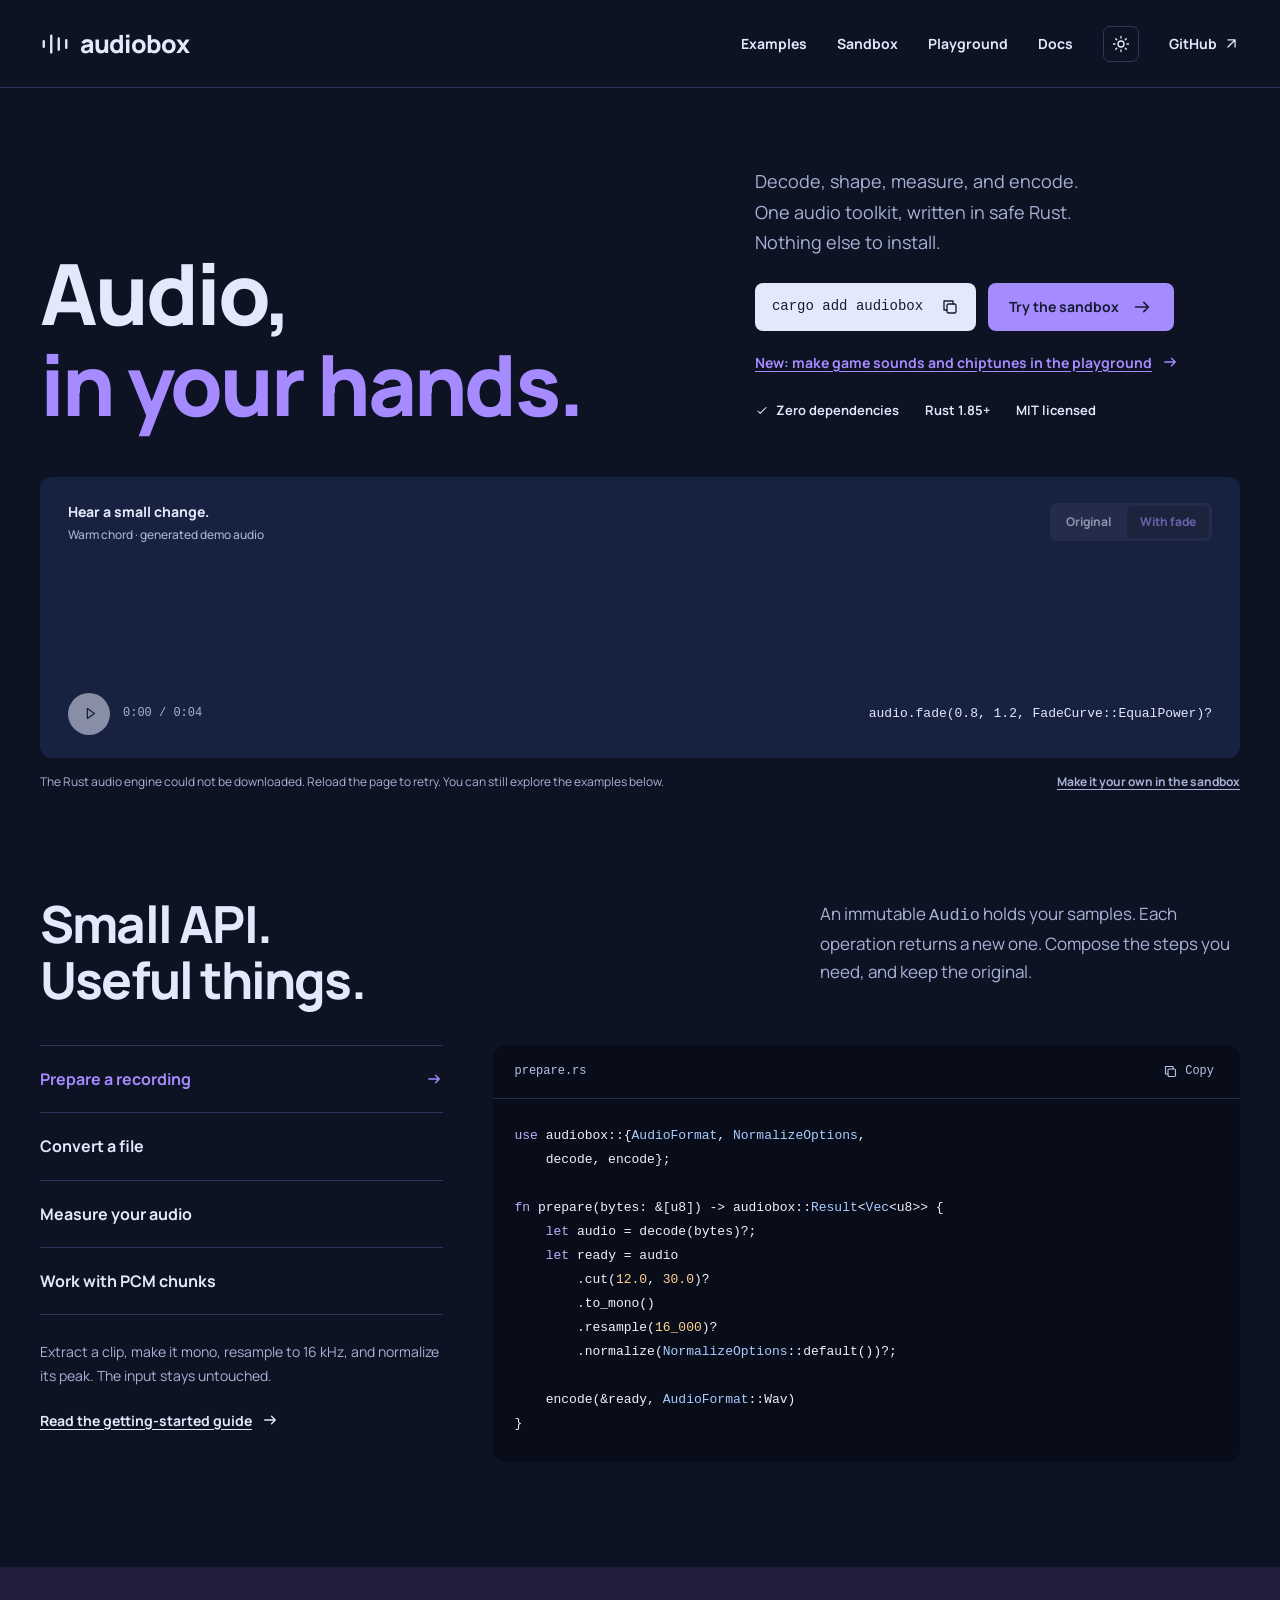
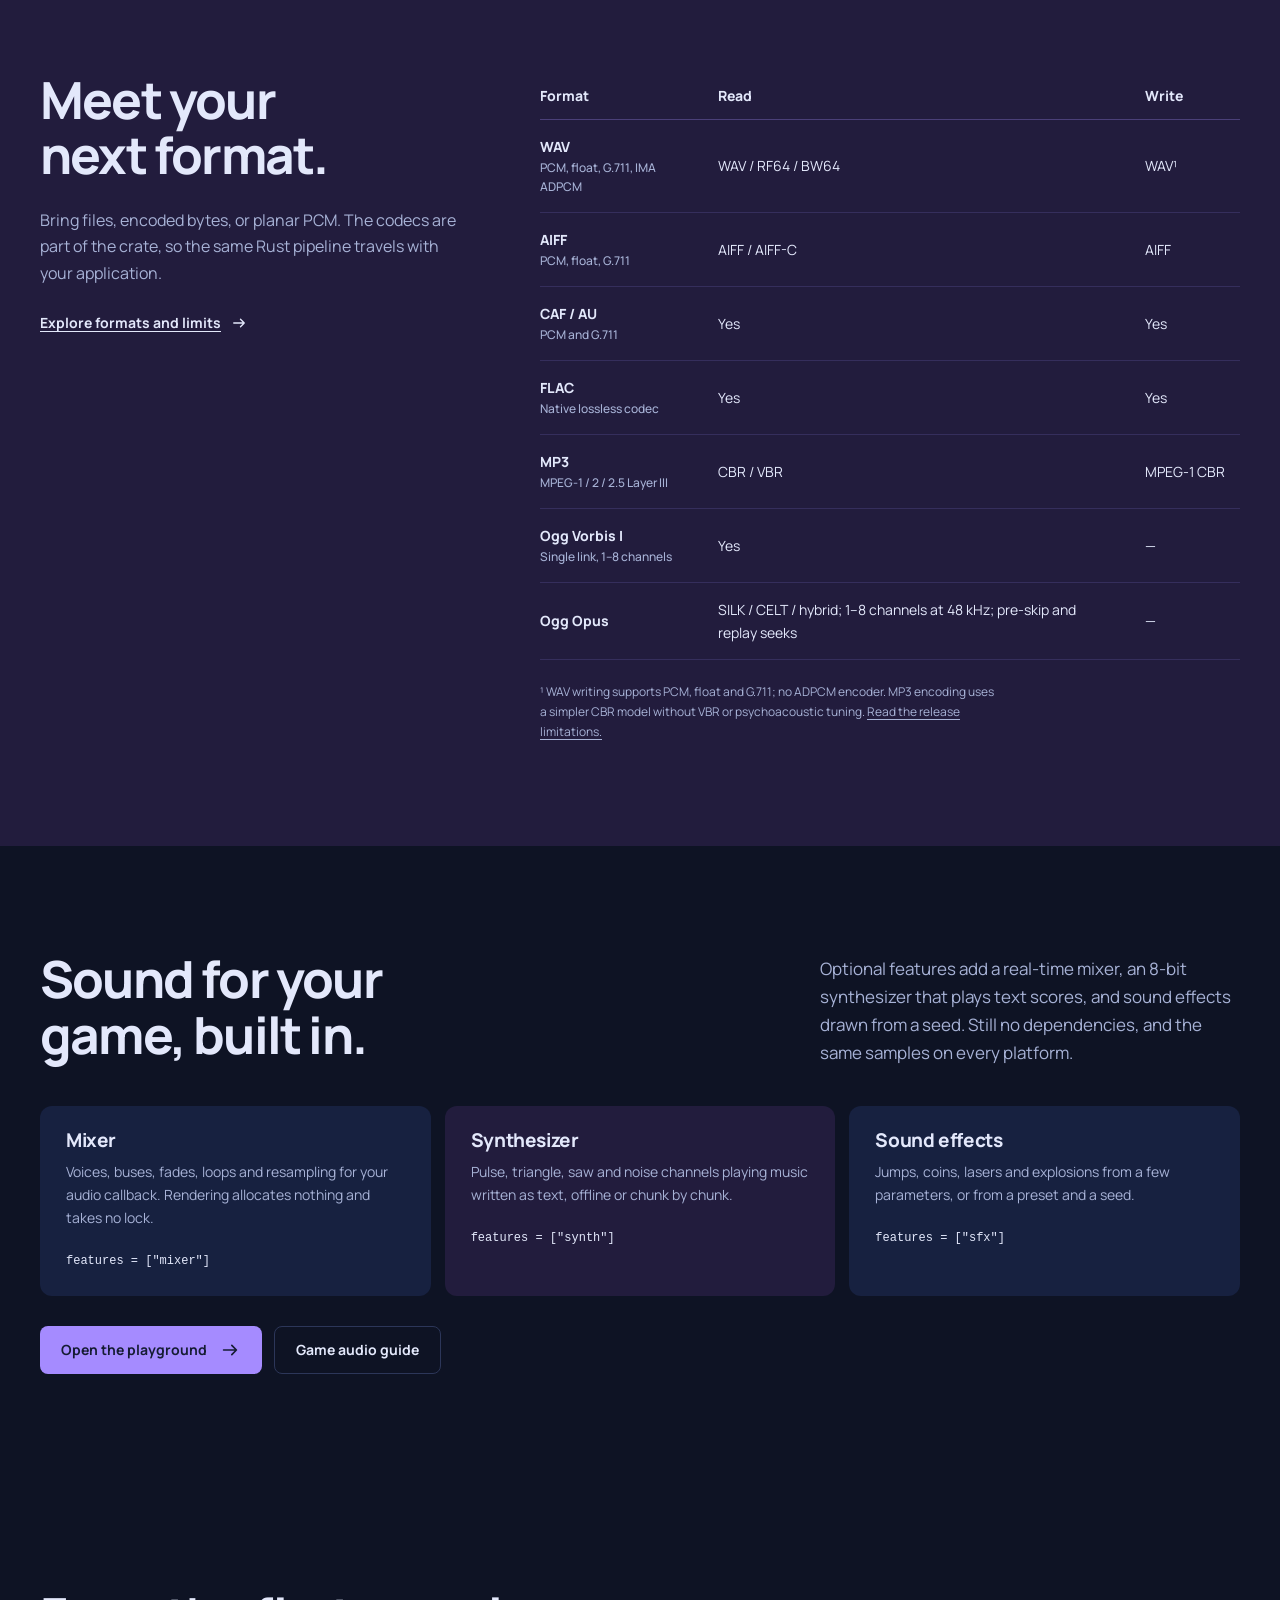
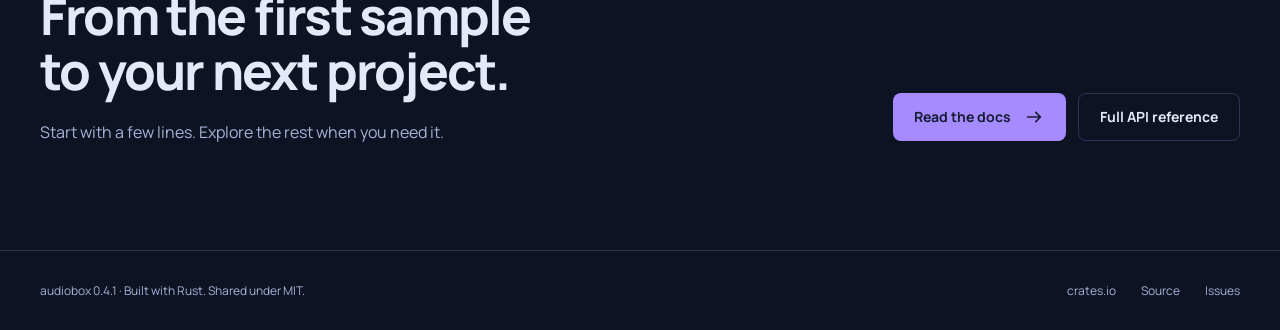
==== site/index.html @ 6596c120 "Merge pull request #115 from jmsansan/codex/ogg-opus-decoding Decode bounded Ogg Opus with SILK, CEL" ====
<!doctype html>
<html lang="en">
<head><meta charset="utf-8"><meta name="viewport" content="width=device-width, initial-scale=1"><title>audiobox — Audio, in your hands.</title><meta name="description" content="Decode, edit, analyze and encode audio in safe Rust. Zero dependencies. Try audiobox in your browser and explore practical examples and API documentation."><meta name="theme-color" content="#0e1324"><script>try{document.documentElement.dataset.theme=localStorage.getItem("audiobox-theme")||"dark"}catch(e){document.documentElement.dataset.theme="dark"}</script><link rel="icon" href="assets/favicon.svg" type="image/svg+xml"><link rel="stylesheet" href="assets/site.css"><link rel="preload" href="assets/manrope.ttf" as="font" type="font/ttf" crossorigin><script type="module" src="assets/home.js"></script></head>
<body>
<a class="skip" href="#main">Skip to content</a>
<header class="header"><nav class="nav wrap" aria-label="Main navigation"><a class="brand" href="./" aria-label="audiobox home"><svg viewBox="0 0 32 32" aria-hidden="true"><path d="M4 13v6m8-12v18m8-15v12m8-10v8"/></svg>audiobox</a><div class="nav-links"><a class="nav-examples" href="#examples">Examples</a><a href="sandbox.html">Sandbox</a><a href="playground.html">Playground</a><a href="docs/">Docs</a><button class="theme-toggle" id="theme-toggle" type="button" aria-label="Switch to light theme"><svg class="icon-sun" viewBox="0 0 24 24" aria-hidden="true"><circle cx="12" cy="12" r="4"/><path d="M12 2v2m0 16v2M4.9 4.9l1.4 1.4m11.4 11.4 1.4 1.4M2 12h2m16 0h2M4.9 19.1l1.4-1.4M17.7 6.3l1.4-1.4"/></svg><svg class="icon-moon" viewBox="0 0 24 24" aria-hidden="true"><path d="M20 14.5A8 8 0 0 1 9.5 4a8 8 0 1 0 10.5 10.5Z"/></svg></button><a class="repo" href="https://github.com/jmsansan/audiobox-rs">GitHub<svg viewBox="0 0 24 24" aria-hidden="true"><path d="M7 17 17 7M7 7h10v10"/></svg></a></div></nav></header>
<main id="main">
<section class="wrap" aria-labelledby="hero-title">
<div class="intro"><h1 id="hero-title">Audio,<br><span>in your hands.</span></h1><div class="intro-copy"><p>Decode, shape, measure, and encode.<br>One audio toolkit, written in safe Rust.<br>Nothing else to install.</p><div class="intro-actions"><button class="install" data-copy="cargo add audiobox" aria-label="Copy cargo add audiobox"><code>cargo add audiobox</code><svg viewBox="0 0 24 24" aria-hidden="true"><rect x="8" y="8" width="12" height="12" rx="2"/><path d="M16 8V4H4v12h4"/></svg></button><a class="button accent" href="sandbox.html">Try the sandbox<svg viewBox="0 0 24 24" aria-hidden="true"><path d="M5 12h14m-5-5 5 5-5 5"/></svg></a></div><a class="text-link hero-new" href="playground.html">New: make game sounds and chiptunes in the playground<svg viewBox="0 0 24 24" aria-hidden="true"><path d="M5 12h14m-5-5 5 5-5 5"/></svg></a><div class="proof-line"><span><svg viewBox="0 0 24 24" aria-hidden="true"><path d="m5 12 4 4L19 6"/></svg>Zero dependencies</span><span>Rust 1.85+</span><span>MIT licensed</span></div></div></div>
<div class="score" id="hero-demo" aria-busy="true"><div class="score-top"><div class="score-title">Hear a small change.<small>Warm chord · generated demo audio</small></div><div class="segmented" aria-label="Choose audio version"><button id="demo-original" aria-pressed="false" disabled>Original</button><button id="demo-faded" aria-pressed="true" disabled>With fade</button></div></div><div class="signal"><canvas id="hero-wave" role="img" aria-label="Waveform of the selected audio"></canvas><div class="playhead" id="hero-playhead"></div></div><div class="score-bottom"><div class="player"><button class="play-button" id="hero-play" aria-label="Play demo audio" disabled><svg viewBox="0 0 24 24" aria-hidden="true"><path d="m9 5 10 7-10 7Z"/></svg></button><span class="time" id="hero-time">0:00 / 0:04</span></div><code class="inline-code" id="hero-operation">audio.fade(0.8, 1.2, FadeCurve::EqualPower)?</code></div></div>
<div class="demo-note"><span id="hero-status" role="status">Loading the Rust audio engine…</span><a href="sandbox.html">Make it your own in the sandbox</a></div>
<noscript><p class="no-js">The live audio demo needs JavaScript. The examples and documentation below remain available.</p></noscript>
</section>
<section class="section wrap" id="examples" aria-labelledby="examples-title"><div class="section-intro"><h2 id="examples-title">Small API.<br>Useful things.</h2><p>An immutable <code>Audio</code> holds your samples. Each operation returns a new one. Compose the steps you need, and keep the original.</p></div><div class="example-area"><div><div class="example-tabs" role="tablist" aria-label="Rust examples" aria-orientation="vertical"><button class="example-tab" id="example-edit" role="tab" aria-selected="true" aria-controls="example-panel" data-example="edit">Prepare a recording<svg viewBox="0 0 24 24" aria-hidden="true"><path d="M5 12h14m-5-5 5 5-5 5"/></svg></button><button class="example-tab" id="example-convert" role="tab" aria-selected="false" aria-controls="example-panel" data-example="convert" tabindex="-1">Convert a file<svg viewBox="0 0 24 24" aria-hidden="true"><path d="M5 12h14m-5-5 5 5-5 5"/></svg></button><button class="example-tab" id="example-analyze" role="tab" aria-selected="false" aria-controls="example-panel" data-example="analyze" tabindex="-1">Measure your audio<svg viewBox="0 0 24 24" aria-hidden="true"><path d="M5 12h14m-5-5 5 5-5 5"/></svg></button><button class="example-tab" id="example-stream" role="tab" aria-selected="false" aria-controls="example-panel" data-example="stream" tabindex="-1">Work with PCM chunks<svg viewBox="0 0 24 24" aria-hidden="true"><path d="M5 12h14m-5-5 5 5-5 5"/></svg></button></div><p class="example-description" id="example-description">Extract a clip, make it mono, resample to 16 kHz, and normalize its peak. The input stays untouched.</p><a class="text-link" href="docs/#quick-start" style="margin-top:22px">Read the getting-started guide<svg viewBox="0 0 24 24" aria-hidden="true"><path d="M5 12h14m-5-5 5 5-5 5"/></svg></a></div><div class="code-panel" id="example-panel" role="tabpanel" aria-labelledby="example-edit"><div class="code-toolbar"><span id="example-file">prepare.rs</span><button class="copy-code" data-copy-target="example-code" aria-label="Copy Rust example"><svg viewBox="0 0 24 24" aria-hidden="true"><rect x="8" y="8" width="12" height="12" rx="2"/><path d="M16 8V4H4v12h4"/></svg>Copy</button></div><pre><code id="example-code">use audiobox::{AudioFormat, NormalizeOptions,
    decode, encode};

fn prepare(bytes: &amp;[u8]) -&gt; audiobox::Result&lt;Vec&lt;u8&gt;&gt; {
    let audio = decode(bytes)?;
    let ready = audio
        .cut(12.0, 30.0)?
        .to_mono()
        .resample(16_000)?
        .normalize(NormalizeOptions::default())?;

    encode(&amp;ready, AudioFormat::Wav)
}</code></pre></div></div></section>
<section class="section formats-field" aria-labelledby="formats-title"><div class="wrap formats-content"><div class="formats-copy"><h2 id="formats-title">Meet your<br>next format.</h2><p>Bring files, encoded bytes, or planar PCM. The codecs are part of the crate, so the same Rust pipeline travels with your application.</p><a class="text-link" href="docs/#formats">Explore formats and limits<svg viewBox="0 0 24 24" aria-hidden="true"><path d="M5 12h14m-5-5 5 5-5 5"/></svg></a></div><div><div class="table-scroll"><table><caption class="skip">Supported audio formats</caption><thead><tr><th>Format</th><th>Read</th><th>Write</th></tr></thead><tbody><tr><td>WAV<span class="format-detail">PCM, float, G.711, IMA ADPCM</span></td><td>WAV / RF64 / BW64</td><td>WAV¹</td></tr><tr><td>AIFF<span class="format-detail">PCM, float, G.711</span></td><td>AIFF / AIFF-C</td><td>AIFF</td></tr><tr><td>CAF / AU<span class="format-detail">PCM and G.711</span></td><td>Yes</td><td>Yes</td></tr><tr><td>FLAC<span class="format-detail">Native lossless codec</span></td><td>Yes</td><td>Yes</td></tr><tr><td>MP3<span class="format-detail">MPEG-1 / 2 / 2.5 Layer III</span></td><td>CBR / VBR</td><td>MPEG-1 CBR</td></tr><tr><td>Ogg Vorbis I<span class="format-detail">Single link, 1–8 channels</span></td><td>Yes</td><td>—</td></tr><tr><td>Ogg Opus</td><td>SILK / CELT / hybrid; 1–8 channels at 48 kHz; pre-skip and replay seeks</td><td>—</td></tr></tbody></table></div><p class="table-note">¹ WAV writing supports PCM, float and G.711; no ADPCM encoder. MP3 encoding uses a simpler CBR model without VBR or psychoacoustic tuning. <a href="docs/#limitations">Read the release limitations.</a></p></div></div></section>
<section class="section wrap" id="game-audio" aria-labelledby="game-title"><div class="section-intro"><h2 id="game-title">Sound for your<br>game, built in.</h2><p>Optional features add a real-time mixer, an 8-bit synthesizer that plays text scores, and sound effects drawn from a seed. Still no dependencies, and the same samples on every platform.</p></div><div class="game-grid"><article class="game-card"><h3>Mixer</h3><p>Voices, buses, fades, loops and resampling for your audio callback. Rendering allocates nothing and takes no lock.</p><code>features = ["mixer"]</code></article><article class="game-card"><h3>Synthesizer</h3><p>Pulse, triangle, saw and noise channels playing music written as text, offline or chunk by chunk.</p><code>features = ["synth"]</code></article><article class="game-card"><h3>Sound effects</h3><p>Jumps, coins, lasers and explosions from a few parameters, or from a preset and a seed.</p><code>features = ["sfx"]</code></article></div><div class="closing-actions"><a class="button accent" href="playground.html">Open the playground<svg viewBox="0 0 24 24" aria-hidden="true"><path d="M5 12h14m-5-5 5 5-5 5"/></svg></a><a class="button secondary" href="docs/#game-audio">Game audio guide</a></div></section><section class="section wrap"><div class="closing"><div><h2>From the first sample<br>to your next project.</h2><p>Start with a few lines. Explore the rest when you need it.</p></div><div class="closing-actions"><a class="button accent" href="docs/">Read the docs<svg viewBox="0 0 24 24" aria-hidden="true"><path d="M5 12h14m-5-5 5 5-5 5"/></svg></a><a class="button secondary" href="api/audiobox/">Full API reference</a></div></div></section>
</main>
<footer class="footer"><div class="wrap footer-row"><span>audiobox 0.4.1 · Built with Rust. Shared under MIT.</span><div class="footer-links"><a href="https://crates.io/crates/audiobox">crates.io</a><a href="https://github.com/jmsansan/audiobox-rs">Source</a><a href="https://github.com/jmsansan/audiobox-rs/issues">Issues</a></div></div></footer><div class="notice" role="status" aria-live="polite" id="notice"></div>
</body></html>
---- site/assets/site.css ----
@font-face{font-family:Manrope;src:url('./manrope.ttf') format('truetype');font-weight:200 800;font-style:normal;font-display:swap}
:root{--radius:12px;--mono:ui-monospace,SFMono-Regular,Consolas,monospace;font-family:Manrope,system-ui,sans-serif;color:var(--ink);background:var(--paper);font-synthesis:none;scroll-behavior:smooth;scrollbar-color:var(--muted) var(--paper)}:root,:root[data-theme=dark]{--paper:#0e1324;--ink:#e3e8fb;--muted:#a7b2d6;--accent:#a58bff;--accent-dark:#b49eff;--lavender:#221c3d;--blue:#172140;--rule:#2c3659;--white:#151c33;--code:#090d1a;--danger:#ff8197;--segment-bed:#232c4b;--table-head-rule:#4a3f78;--table-rule:#352e5c;--code-rule:#252e4c;--signal-grid:#3e4a74;color-scheme:dark}:root[data-theme=light]{--paper:#edf1fb;--ink:#202a50;--muted:#4e5c83;--accent:#6841cb;--accent-dark:#4e2ea1;--lavender:#e5dcfa;--blue:#dae4fb;--rule:#bac6e3;--white:#fafbff;--code:#18213e;--danger:#a32c42;--segment-bed:#c5d2f1;--table-head-rule:#b7a7d5;--table-rule:#c5b7df;--code-rule:#394464;--signal-grid:#9aa9d0;color-scheme:light}
*{box-sizing:border-box}body{margin:0;font-size:16px;line-height:1.65}::selection{background:var(--accent);color:var(--white)}a{color:inherit;text-underline-offset:.22em}button,input,select{font:inherit;color:inherit}button,a,input,select,summary{ -webkit-tap-highlight-color:transparent}button{cursor:pointer}button:disabled{cursor:wait;opacity:.55}input,select{accent-color:var(--accent);caret-color:var(--accent)}:focus-visible{outline:3px solid var(--accent);outline-offset:4px}h1,h2,h3,p{margin:0}h1,h2,h3{line-height:1.08;letter-spacing:-.035em;text-wrap:balance}h1{font-size:clamp(3.4rem,6.6vw,6rem);font-weight:800}h2{font-size:clamp(2.15rem,4vw,3.6rem);font-weight:750}h3{font-size:1.35rem;font-weight:750}p{max-width:70ch}svg{width:22px;height:22px;fill:none;stroke:currentColor;stroke-width:1.8;stroke-linecap:round;stroke-linejoin:round;flex-shrink:0}button svg{pointer-events:none}.wrap{width:min(1200px,calc(100% - 80px));margin-inline:auto}.skip{position:fixed;top:-60px;left:20px;z-index:100;background:var(--ink);color:var(--white);padding:10px 20px}.skip:focus{top:10px}.header{height:88px;border-bottom:1px solid var(--rule)}.nav{display:flex;align-items:center;justify-content:space-between;height:100%;gap:24px}.brand{display:flex;align-items:center;gap:10px;font-size:25px;font-weight:800;letter-spacing:-.035em;text-decoration:none}.brand svg{width:30px;height:30px;stroke-width:2.5}.nav-links{display:flex;align-items:center;gap:30px;font-size:14px;font-weight:700}.nav-links a{text-decoration:none;white-space:nowrap}.nav-links a:hover,.nav-links a[aria-current=page]{color:var(--accent)}.nav-links .repo{display:flex;gap:6px;align-items:center}.nav-links .repo svg{width:17px;height:17px}.button{display:inline-flex;align-items:center;justify-content:center;gap:12px;border:0;border-radius:8px;padding:13px 21px;text-decoration:none;font-weight:700;font-size:14px;line-height:1.4;background:var(--ink);color:var(--white);transition:background .18s ease,transform .18s ease}.button:hover{background:var(--accent-dark);transform:translateY(-1px)}.button.accent{background:var(--accent)}.button.accent:hover{background:var(--accent-dark)}.button.secondary{background:transparent;color:var(--ink);border:1px solid var(--rule)}.button.secondary:hover{background:var(--blue)}.button.small{padding:9px 15px;font-size:13px}.text-link{display:inline-flex;align-items:center;gap:9px;font-weight:700;font-size:14px}.text-link svg{width:18px;height:18px}.intro{display:grid;grid-template-columns:1.35fr 1fr;gap:60px;align-items:end;padding:78px 0 47px}.intro h1 span{color:var(--accent)}.intro-copy{padding-bottom:8px}.intro-copy p{font-size:18px;line-height:1.7;max-width:39ch;color:var(--muted)}.intro-actions{display:flex;gap:12px;margin-top:25px;flex-wrap:wrap}.install{display:flex;align-items:center;gap:18px;background:var(--ink);color:var(--white);padding:12px 17px;border-radius:8px;font-family:var(--mono);font-size:14px;border:0;cursor:pointer;white-space:nowrap}.install svg{width:18px;height:18px}.proof-line{display:flex;gap:26px;flex-wrap:wrap;padding-top:25px;font-size:13px;font-weight:650}.proof-line span{display:flex;align-items:center;gap:7px}.proof-line svg{width:14px;height:14px}.score{background:var(--blue);border-radius:var(--radius);overflow:hidden}.score-top{display:flex;align-items:center;justify-content:space-between;gap:20px;padding:23px 28px 4px}.score-title{font-size:14px;font-weight:750}.score-title small{display:block;font-weight:500;color:var(--muted);font-size:12px;margin-top:2px}.segmented{display:flex;gap:3px;padding:3px;background:var(--segment-bed);border-radius:7px}.segmented button{padding:6px 13px;border:0;background:transparent;font-size:12px;font-weight:750;border-radius:5px}.segmented button[aria-pressed=true]{background:var(--white);color:var(--accent)}.signal{position:relative;height:144px;margin:0 28px;overflow:hidden}.signal canvas{height:100%;width:100%;display:block}.playhead{position:absolute;inset:18px auto 18px 0;width:1px;background:var(--ink);pointer-events:none;opacity:0}.playhead.playing{opacity:1}.score-bottom{display:flex;align-items:center;justify-content:space-between;gap:20px;padding:0 28px 23px}.player{display:flex;align-items:center;gap:13px}.play-button{width:42px;height:42px;display:grid;place-items:center;padding:0;background:var(--ink);color:var(--white);border:0;border-radius:50%}.play-button:hover{background:var(--accent)}.play-button svg{width:17px;height:17px}.time{font-family:var(--mono);font-size:12px;color:var(--muted);font-variant-numeric:tabular-nums}.inline-code{font-family:var(--mono);font-size:13px;color:var(--ink)}.demo-note{padding:14px 0 0;font-size:12px;color:var(--muted);display:flex;justify-content:space-between;gap:18px}.demo-note a{font-weight:700}.section{padding:105px 0}.section-intro{display:flex;align-items:start;justify-content:space-between;gap:60px;margin-bottom:38px}.section-intro h2{max-width:14ch}.section-intro p{font-size:17px;color:var(--muted);max-width:42ch;padding-top:4px}.example-area{display:grid;grid-template-columns:.7fr 1.3fr;gap:50px;align-items:start}.example-tabs{display:flex;flex-direction:column;gap:0;border-top:1px solid var(--rule)}.example-tab{display:flex;align-items:center;justify-content:space-between;text-align:left;padding:20px 0;background:transparent;border:0;border-bottom:1px solid var(--rule);font-weight:700}.example-tab svg{width:18px;height:18px;opacity:0}.example-tab[aria-selected=true]{color:var(--accent)}.example-tab[aria-selected=true] svg{opacity:1}.example-tab:hover{color:var(--accent)}.example-description{font-size:14px;color:var(--muted);margin-top:25px}.code-panel{background:var(--code);color:#eef1ff;border-radius:var(--radius);overflow:hidden;min-width:0}.code-toolbar{display:flex;align-items:center;justify-content:space-between;padding:15px 22px;border-bottom:1px solid var(--code-rule);font:12px var(--mono);color:#b6c3e5}.copy-code{border:0;background:transparent;color:inherit;display:flex;align-items:center;gap:7px;font:inherit;padding:4px}.copy-code:hover{color:white}.copy-code svg{width:15px;height:15px}pre{margin:0;overflow:auto;padding:25px 22px;font:13px/1.85 var(--mono);tab-size:4}code{font-family:var(--mono)}.tok-keyword{color:#bfafff}.tok-string{color:#acd9be}.tok-comment{color:#a4b0d0}.tok-number{color:#ffd391}.tok-type{color:#a8ccff}.code-panel pre{min-height:260px}.formats-field{background:var(--lavender)}.formats-content{display:grid;grid-template-columns:.75fr 1.25fr;gap:80px}.formats-copy h2{max-width:10ch}.formats-copy p{color:var(--muted);font-size:16px;margin-top:25px}.formats-copy .text-link{margin-top:25px}.table-scroll{overflow:auto}table{width:100%;border-collapse:collapse;text-align:left;font-size:14px}th{font-weight:750;padding:12px 15px;border-bottom:1px solid var(--table-head-rule)}td{padding:15px;border-bottom:1px solid var(--table-rule)}th:first-child,td:first-child{padding-left:0}td:first-child{font-weight:750}.format-detail{font-size:12px;color:var(--muted);font-weight:500;display:block}td:last-child{white-space:nowrap}.table-note{font-size:12px;color:var(--muted);margin-top:22px;max-width:66ch}.closing{display:flex;justify-content:space-between;gap:40px;align-items:end}.closing h2{max-width:15ch}.closing p{margin-top:20px;color:var(--muted)}.closing-actions{display:flex;gap:12px;flex-wrap:wrap;padding-bottom:4px}.footer{border-top:1px solid var(--rule);padding:30px 0;font-size:12px;color:var(--muted)}.footer-row{display:flex;justify-content:space-between;align-items:center;gap:30px}.footer-links{display:flex;gap:25px}.footer-links a{text-decoration:none}.status{font-size:12px;color:var(--muted);min-height:22px}.status.error{color:var(--danger);font-weight:700}.notice{position:fixed;bottom:25px;left:50%;transform:translateX(-50%);z-index:20;padding:10px 20px;background:var(--ink);color:var(--white);border-radius:8px;font-size:13px;max-width:calc(100% - 40px)}.notice:empty{display:none}
/* The working audio surface. */
.page-heading{padding:58px 0 35px;display:flex;justify-content:space-between;align-items:end;gap:35px}.page-heading h1{font-size:clamp(2.6rem,5vw,4.3rem)}.page-heading p{color:var(--muted);font-size:16px;max-width:45ch;margin-top:15px}.page-heading .text-link{padding-bottom:5px}.sandbox-layout{display:grid;grid-template-columns:minmax(0,1fr) 300px;gap:30px;align-items:start;padding-bottom:65px}.sandbox-main{min-width:0}.source-row{display:flex;gap:12px;align-items:center;padding-bottom:18px;flex-wrap:wrap}.source-row label{font-size:13px;font-weight:700}.source-row select{width:185px}.file-label{display:inline-flex;align-items:center;gap:8px;cursor:pointer;padding:9px 14px;border:1px solid var(--rule);border-radius:7px;font-size:13px;font-weight:700;position:relative}.file-label:hover{background:var(--blue)}.file-label input{position:absolute;inset:0;opacity:0;width:100%;cursor:pointer}.file-label:focus-within{outline:3px solid var(--accent);outline-offset:3px}select,input[type=number]{border:1px solid var(--rule);background:var(--white);border-radius:6px;padding:8px 10px;min-width:0;font-size:13px}.audio-lane{border-radius:var(--radius);background:var(--blue);padding:20px 24px;margin-bottom:14px}.audio-lane.output{background:var(--lavender)}.lane-top{display:flex;justify-content:space-between;align-items:center;gap:12px;font-size:13px;font-weight:750}.lane-meta{font:12px var(--mono);color:var(--muted);font-variant-numeric:tabular-nums}.audio-lane .signal{height:110px;margin:8px 0 0}.lane-bottom{display:flex;align-items:center;justify-content:space-between;gap:20px}.audio-lane .play-button{width:35px;height:35px}.measurements{display:flex;gap:17px;font:12px var(--mono);color:var(--muted)}.measurements .clipped{color:var(--danger)}.export-row{display:flex;justify-content:space-between;align-items:center;gap:15px;flex-wrap:wrap;margin-top:20px}.export-actions{display:flex;gap:9px;align-items:center}.limits{font-size:12px;color:var(--muted);margin-top:17px}.controls{border-top:1px solid var(--rule);padding-top:18px}.controls-head{display:flex;justify-content:space-between;align-items:center;margin-bottom:15px}.controls h2{font-size:19px;letter-spacing:-.02em}.reset{background:transparent;border:0;padding:0;color:var(--accent);font-size:12px;font-weight:750}.control{padding:13px 0;border-bottom:1px solid var(--rule)}.control label,.control .control-label{display:flex;justify-content:space-between;align-items:center;gap:12px;font-size:13px;font-weight:650}.control output{font:12px var(--mono);color:var(--muted)}input[type=range]{display:block;width:100%;margin:13px 0 3px;cursor:pointer}.control select{width:100%;margin-top:10px}.paired-inputs{display:grid;grid-template-columns:1fr 1fr;gap:12px;margin-top:12px}.paired-inputs label{font-size:12px;color:var(--muted);display:block}.paired-inputs input{width:100%;margin-top:4px}.checks{padding:17px 0;display:flex;flex-direction:column;gap:11px}.checks label{display:flex;align-items:center;gap:10px;font-size:13px}.checks input{width:16px;height:16px;margin:0}.apply{width:100%;margin-top:10px}.rust-output{margin-top:25px}.rust-output .code-panel pre{min-height:0}.drag-target.dragging{outline:3px dashed var(--accent);outline-offset:8px}.sandbox-hint{font-size:12px;color:var(--muted);margin:8px 0 18px}.no-js{background:var(--lavender);padding:20px;border-radius:8px;margin:20px 0}
/* Long-form API guide. */
.docs-layout{display:grid;grid-template-columns:200px minmax(0,1fr);gap:70px;padding:55px 0 100px}.docs-sidebar{position:sticky;top:25px;align-self:start}.docs-sidebar strong{display:block;font-size:14px;margin-bottom:14px}.docs-sidebar a{display:block;text-decoration:none;font-size:13px;padding:7px 0;color:var(--muted)}.docs-sidebar a:hover{color:var(--accent)}.docs-sidebar .reference-link{border-top:1px solid var(--rule);margin-top:15px;padding-top:17px;font-weight:750;color:var(--accent)}.docs-main{min-width:0;max-width:830px}.docs-main h1{font-size:clamp(2.6rem,5vw,4.2rem);margin-bottom:20px}.docs-lead{font-size:18px;color:var(--muted);max-width:60ch}.docs-section{padding-top:65px;scroll-margin-top:30px}.docs-section h2{font-size:32px;margin-bottom:23px}.docs-section h3{font-size:21px;margin-top:32px;margin-bottom:14px}.docs-section p{font-size:15px;color:var(--muted);margin:14px 0;max-width:70ch}.docs-section li{font-size:14px;color:var(--muted);margin:8px 0}.docs-section ul{padding-left:22px}.docs-section p code,.docs-section li code,.api-table code{font-size:.88em;background:var(--blue);color:var(--ink);padding:2px 4px;border-radius:3px}.docs-section .code-panel{margin:21px 0}.docs-section .code-panel pre{min-height:0}.docs-section .table-scroll{margin:22px 0}.docs-section table td,.docs-section table th{border-color:var(--rule);vertical-align:top}.docs-section table td:last-child{white-space:normal;color:var(--muted)}.docs-section .callout{background:var(--lavender);padding:18px 22px;border-radius:8px;margin:23px 0;font-size:14px;color:var(--ink)}.docs-search{width:100%;border:1px solid var(--rule);border-radius:7px;background:var(--white);padding:9px 10px;font-size:12px;margin-bottom:17px}.docs-mobile-nav{display:none}.api-table td{font-size:13px}.api-table td:first-child{font-weight:500;min-width:170px}.docs-section .table-note{font-size:12px}.method-links{display:flex;flex-wrap:wrap;gap:9px;margin-top:20px}.method-links a{font:12px var(--mono);border:1px solid var(--rule);padding:6px 9px;border-radius:5px;text-decoration:none}.method-links a:hover{background:var(--blue)}[hidden]{display:none!important}
@media(min-width:1550px){.wrap{width:min(1300px,calc(100% - 120px))}.intro{padding-top:90px}}
@media(max-width:1000px){.wrap{width:calc(100% - 48px)}.intro{gap:35px;grid-template-columns:1.2fr 1fr}.intro h1{font-size:4.8rem}.intro-copy p{font-size:16px}.intro-actions{gap:9px}.button{padding:12px 16px}.formats-content{gap:40px}.example-area{gap:30px}.sandbox-layout{grid-template-columns:minmax(0,1fr) 260px;gap:22px}.docs-layout{grid-template-columns:170px minmax(0,1fr);gap:40px}.measurements{gap:10px;font-size:12px}}
@media(max-width:720px){.wrap{width:calc(100% - 36px)}.header{height:75px}.brand{font-size:22px}.brand svg{width:25px}.nav-links{gap:17px;font-size:12px}.nav-links .repo{display:none}.intro{grid-template-columns:1fr;gap:27px;padding:47px 0 31px}.intro h1{font-size:clamp(3.5rem,12vw,5.2rem)}.intro-copy p{font-size:17px;max-width:39ch}.intro-actions{margin-top:19px}.proof-line{gap:18px;padding-top:19px;font-size:12px}.score-top{padding:20px 18px 5px;gap:10px}.score-title{font-size:12px}.score-title small{font-size:12px}.segmented button{font-size:12px;padding:6px 9px}.signal{height:126px;margin:0 18px}.score-bottom{padding:0 18px 19px;gap:12px;flex-wrap:wrap}.inline-code{font-size:12px}.play-button{width:36px;height:36px}.demo-note{font-size:12px;flex-wrap:wrap;gap:5px}.section{padding:70px 0}.section-intro{flex-direction:column;gap:20px;margin-bottom:25px}.section-intro h2{max-width:18ch}.section-intro p{font-size:15px;max-width:47ch}.example-area{grid-template-columns:1fr;gap:25px}.example-tabs{flex-direction:row;overflow:auto;border-top:0;gap:15px}.example-tab{white-space:nowrap;gap:6px;padding:12px 0;font-size:12px}.example-tab svg{display:none}.example-description{margin-top:14px;font-size:13px}.code-panel pre{font-size:12px;padding:20px 17px}.code-toolbar{padding:13px 17px}.formats-content{grid-template-columns:1fr;gap:30px}.formats-copy h2{max-width:17ch}.formats-copy p{margin-top:18px;font-size:15px}.formats-copy .text-link{margin-top:18px}table{font-size:12px}th,td{padding:13px 9px}.format-detail{font-size:12px}.table-note{font-size:12px}.closing{flex-direction:column;align-items:start;gap:28px}.closing h2{max-width:17ch}.footer-row{flex-direction:column;align-items:start;gap:16px}.footer-links{gap:24px}.page-heading{padding-top:42px;align-items:start;flex-direction:column;gap:18px}.page-heading h1{font-size:2.9rem}.page-heading p{font-size:15px}.sandbox-layout{grid-template-columns:1fr;gap:30px}.source-row{gap:9px}.source-row select{width:165px}.audio-lane{padding:18px}.lane-meta{font-size:12px}.measurements{font-size:12px;gap:10px}.controls{display:grid;grid-template-columns:1fr 1fr;gap:0 20px}.controls-head,.checks,.apply{grid-column:1/-1}.checks{flex-direction:row;flex-wrap:wrap;gap:16px}.checks label{font-size:12px}.control label,.control .control-label{font-size:12px}.controls .control:last-of-type{grid-column:1/-1}.controls .apply{margin-top:18px}.export-row{align-items:start}.limits{font-size:12px}.docs-layout{display:block;padding-top:35px}.docs-sidebar{position:static;margin-bottom:38px}.docs-sidebar strong{display:none}.docs-sidebar nav{display:flex;gap:15px;flex-wrap:wrap}.docs-sidebar nav a{font-size:12px;padding:0}.docs-sidebar .reference-link{border:0;margin:0;padding:0}.docs-search{max-width:100%;margin-bottom:15px}.docs-section{padding-top:48px}.docs-main h1{font-size:3.1rem}.docs-lead{font-size:16px}.docs-section h2{font-size:28px}.docs-section p{font-size:14px}.api-table td:first-child{min-width:145px}.docs-section .callout{padding:16px;font-size:13px}}
@media(prefers-reduced-motion:reduce){:root{scroll-behavior:auto}*,*::before,*::after{animation:none!important;transition:none!important}.playhead{display:none}}

/* Preserve intrinsic widths inside the responsive score and reading grids. */
.example-area>*,.formats-content>*,.section-intro>*{min-width:0}
.example-area{grid-template-columns:minmax(0,.7fr) minmax(0,1.3fr)}
.time{white-space:nowrap;flex-shrink:0}.measurements span{white-space:nowrap}
.rust-output{grid-column:1/-1;margin-top:0}
.table-hint{display:none}
@media(max-width:720px){
  .example-area{grid-template-columns:minmax(0,1fr)}
  .lane-bottom{flex-wrap:wrap;gap:12px}.measurements{flex-wrap:wrap}
  .api-table,.api-table tbody,.api-table tr,.api-table td{display:block;width:100%}
  .api-table thead{position:absolute;width:1px;height:1px;padding:0;overflow:hidden;clip:rect(0,0,0,0);white-space:nowrap}
  .api-table tr{border-bottom:1px solid var(--rule)}
  .docs-section .api-table td{border:0;padding:0 0 15px;font-size:14px}
  .docs-section .api-table td:first-child{min-width:0;padding:15px 0 6px;overflow-wrap:anywhere}
  .docs-section table:not(.api-table){min-width:600px}
  .docs-section .table-hint{display:block;font-size:12px;margin-top:-10px}
}

.rust-output{min-width:0}.segmented{flex-shrink:0}.segmented button{white-space:nowrap}

/* Theme toggle. */
.theme-toggle{display:grid;place-items:center;width:36px;height:36px;padding:0;border:1px solid var(--rule);border-radius:7px;background:transparent;color:var(--ink);transition:background .18s ease}
.theme-toggle:hover{background:var(--blue)}
.theme-toggle svg{width:18px;height:18px}
:root[data-theme=light] .theme-toggle .icon-sun,:root:not([data-theme=light]) .theme-toggle .icon-moon{display:none}

/* Sound-effect and chiptune playground. */
.play-section{padding:10px 0 70px}
.play-section+.play-section{border-top:1px solid var(--rule);padding-top:60px}
.play-section>header{display:flex;justify-content:space-between;align-items:end;gap:30px;margin-bottom:28px}
.play-section>header h2{font-size:clamp(1.9rem,3.2vw,2.7rem)}
.play-section>header p{color:var(--muted);font-size:15px;max-width:52ch;margin-top:12px}
.preset-row{display:flex;flex-wrap:wrap;gap:8px;margin-bottom:14px}
.preset[aria-pressed=true]{border-color:var(--accent);color:var(--accent)}
.seed-row{display:flex;align-items:center;gap:10px;flex-wrap:wrap;margin-bottom:18px;font-size:13px;font-weight:700}
.seed-row input{width:110px}
.seed-row .hint{font-weight:500;color:var(--muted);font-size:12px}
.control-group h3{font-size:12px;font-weight:750;letter-spacing:.04em;text-transform:uppercase;color:var(--muted);padding-top:18px}
.control-group:first-of-type h3{padding-top:4px}
.text-editor{display:block;width:100%;min-height:150px;resize:vertical;border:0;margin:0;background:var(--code);color:#eef1ff;font:13px/1.85 var(--mono);padding:20px 22px;tab-size:4;caret-color:#bfafff}
.text-editor:focus-visible{outline:3px solid var(--accent);outline-offset:-3px}
.score-editor{min-height:360px}
.editor-actions{display:flex;gap:9px;align-items:center;flex-wrap:wrap;margin-top:14px}
.play-columns{display:grid;grid-template-columns:minmax(0,1fr) 300px;gap:30px;align-items:start}
.code-stack{display:grid;gap:14px;margin-top:20px}
.cheats{display:grid;grid-template-columns:auto 1fr;gap:6px 14px;font-size:12px;color:var(--muted);margin-top:10px}
.cheats code{color:var(--ink);font-size:12px;white-space:nowrap}
@media(max-width:1000px){.play-columns{grid-template-columns:minmax(0,1fr) 260px}}
@media(max-width:720px){.play-columns{grid-template-columns:1fr}.play-section>header{flex-direction:column;align-items:start}.theme-toggle{width:32px;height:32px}}
.checks-inline{display:flex;align-items:center;gap:7px}
.checks-inline input{margin:0}
.lane-gap{margin-top:18px}
.rust-after{margin-top:20px}
.game-grid{display:grid;grid-template-columns:repeat(3,minmax(0,1fr));gap:14px;margin-bottom:30px}
.game-card{background:var(--blue);border-radius:var(--radius);padding:24px 26px}
.game-card:nth-child(2){background:var(--lavender)}
.game-card h3{font-size:19px;letter-spacing:-.02em}
.game-card p{color:var(--muted);font-size:14px;margin:10px 0 16px}
.game-card code{font-size:12px;color:var(--ink)}
@media(max-width:720px){.game-grid{grid-template-columns:1fr}}
@media(max-width:720px){.nav-links{gap:13px}.nav-links .nav-examples{display:none}.brand{font-size:20px}.nav{gap:14px}}
@media(max-width:370px){.nav-links{gap:10px}.brand svg{display:none}}
@media(max-width:720px){.play-columns #sliders{grid-column:1/-1}.play-columns .control-group{display:grid;grid-template-columns:minmax(0,1fr) minmax(0,1fr);gap:0 20px}.play-columns .control-group h3{grid-column:1/-1}.play-columns .control label{flex-wrap:wrap;gap:2px 8px}}
@media(max-width:720px){.play-columns .control-group .control:last-of-type{grid-column:auto}}
.hero-new{margin-top:20px;color:var(--accent)}
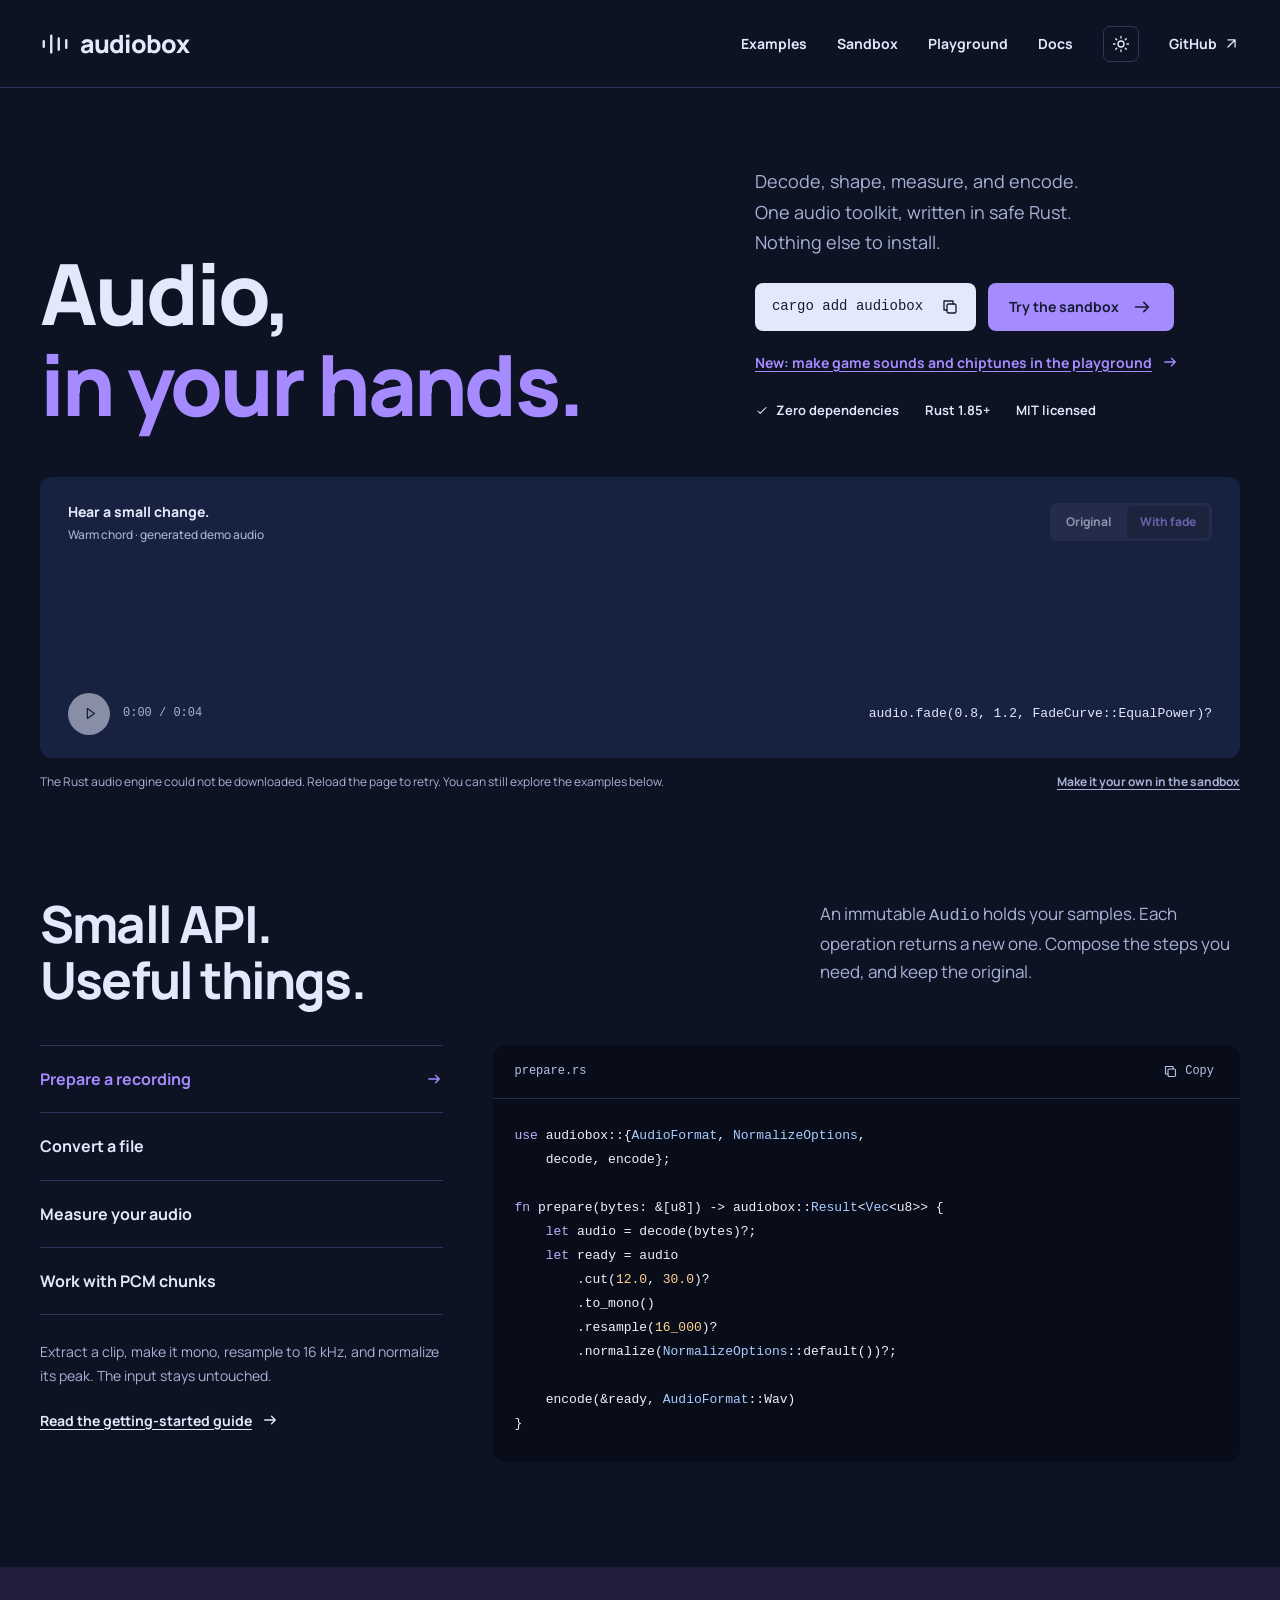
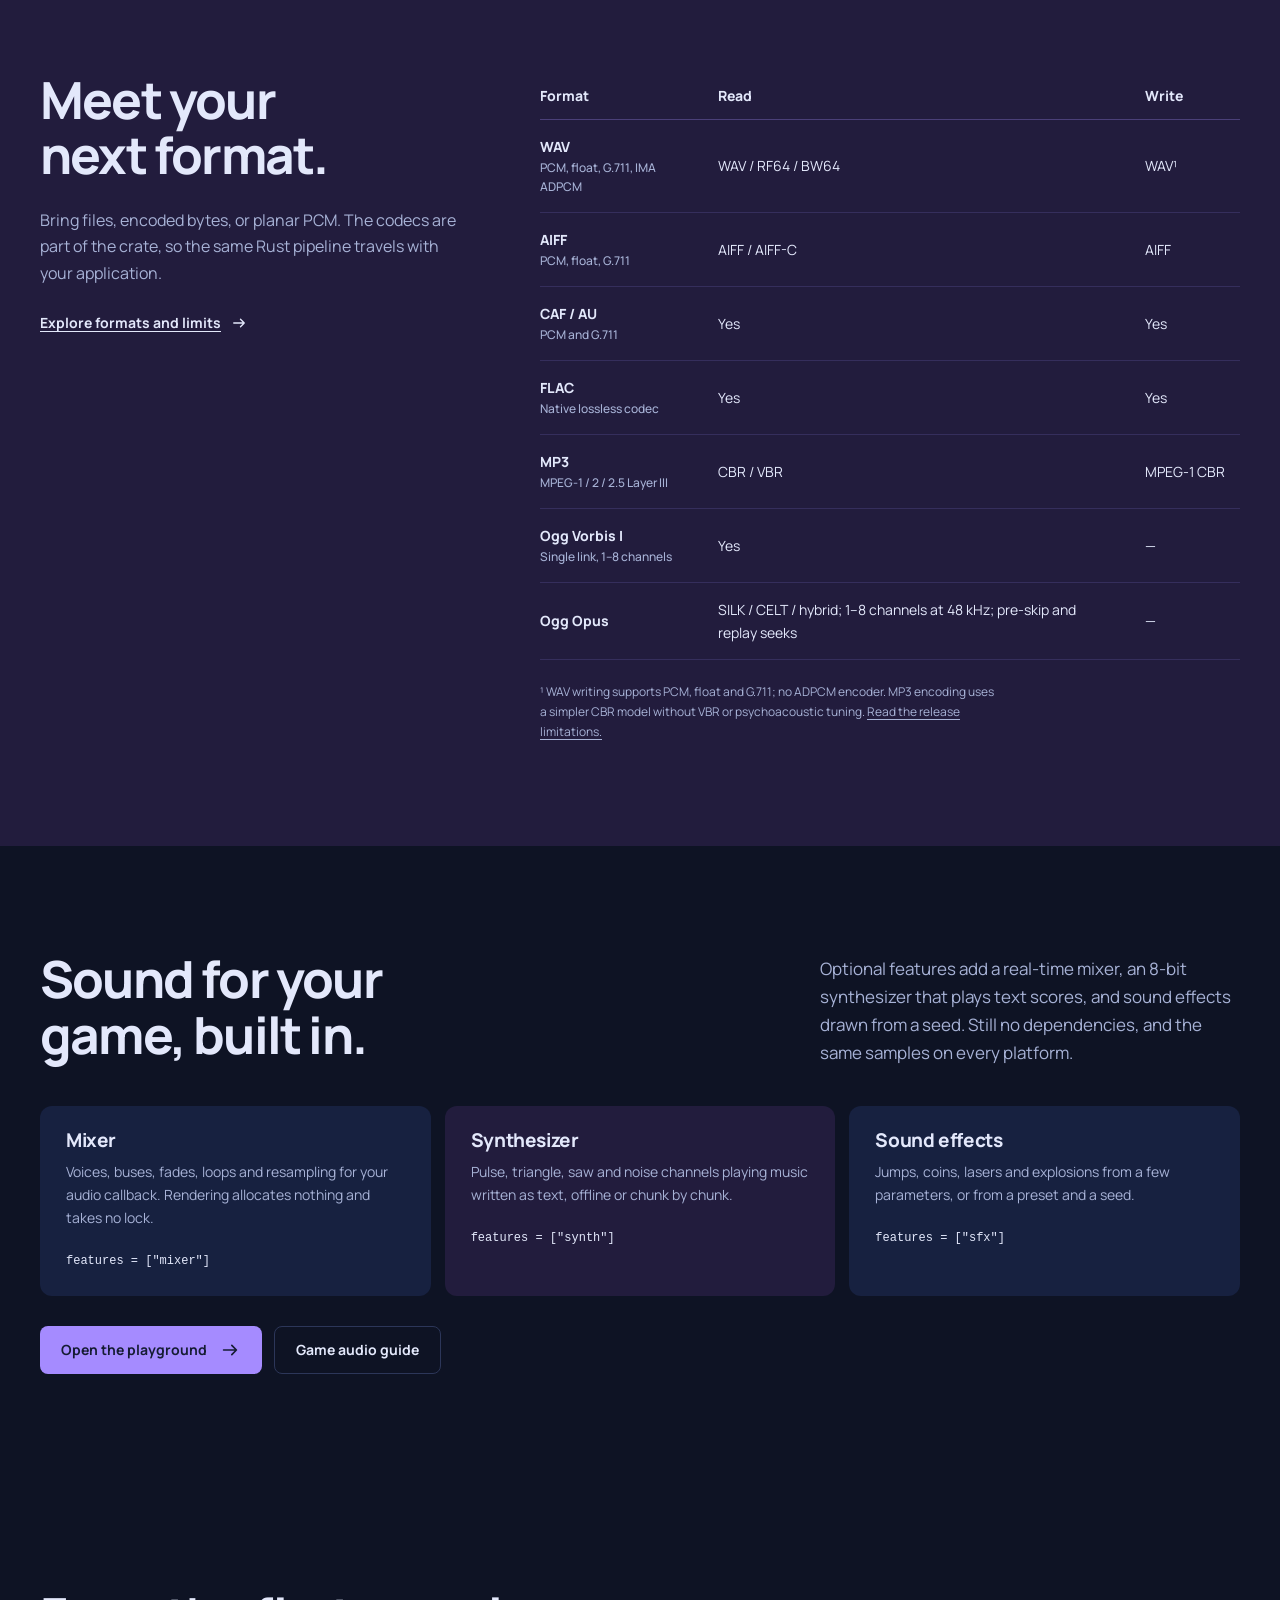
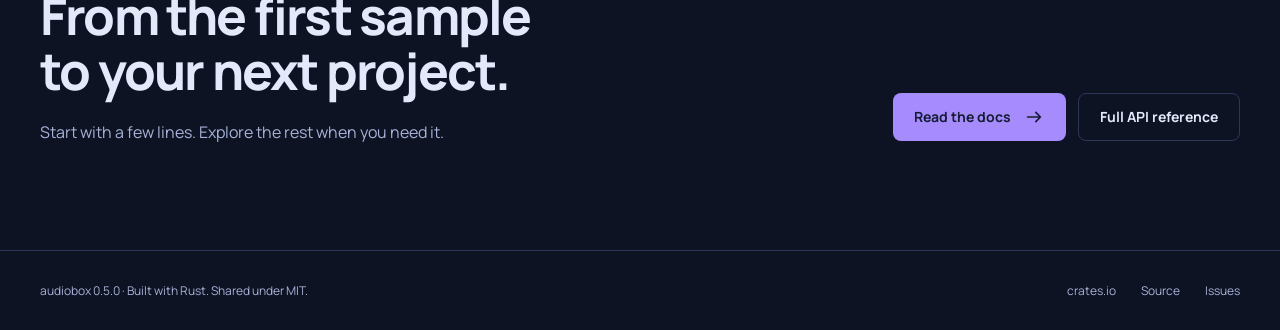
==== commit 18ff7b44: "Merge pull request #116 from jmsansan/codex/release-0.5 Prepare audiobox 0.5.0 for publication" ====
--- a/site/index.html
+++ b/site/index.html
@@ -27,5 +27,5 @@
 <section class="section formats-field" aria-labelledby="formats-title"><div class="wrap formats-content"><div class="formats-copy"><h2 id="formats-title">Meet your<br>next format.</h2><p>Bring files, encoded bytes, or planar PCM. The codecs are part of the crate, so the same Rust pipeline travels with your application.</p><a class="text-link" href="docs/#formats">Explore formats and limits<svg viewBox="0 0 24 24" aria-hidden="true"><path d="M5 12h14m-5-5 5 5-5 5"/></svg></a></div><div><div class="table-scroll"><table><caption class="skip">Supported audio formats</caption><thead><tr><th>Format</th><th>Read</th><th>Write</th></tr></thead><tbody><tr><td>WAV<span class="format-detail">PCM, float, G.711, IMA ADPCM</span></td><td>WAV / RF64 / BW64</td><td>WAV¹</td></tr><tr><td>AIFF<span class="format-detail">PCM, float, G.711</span></td><td>AIFF / AIFF-C</td><td>AIFF</td></tr><tr><td>CAF / AU<span class="format-detail">PCM and G.711</span></td><td>Yes</td><td>Yes</td></tr><tr><td>FLAC<span class="format-detail">Native lossless codec</span></td><td>Yes</td><td>Yes</td></tr><tr><td>MP3<span class="format-detail">MPEG-1 / 2 / 2.5 Layer III</span></td><td>CBR / VBR</td><td>MPEG-1 CBR</td></tr><tr><td>Ogg Vorbis I<span class="format-detail">Single link, 1–8 channels</span></td><td>Yes</td><td>—</td></tr><tr><td>Ogg Opus</td><td>SILK / CELT / hybrid; 1–8 channels at 48 kHz; pre-skip and replay seeks</td><td>—</td></tr></tbody></table></div><p class="table-note">¹ WAV writing supports PCM, float and G.711; no ADPCM encoder. MP3 encoding uses a simpler CBR model without VBR or psychoacoustic tuning. <a href="docs/#limitations">Read the release limitations.</a></p></div></div></section>
 <section class="section wrap" id="game-audio" aria-labelledby="game-title"><div class="section-intro"><h2 id="game-title">Sound for your<br>game, built in.</h2><p>Optional features add a real-time mixer, an 8-bit synthesizer that plays text scores, and sound effects drawn from a seed. Still no dependencies, and the same samples on every platform.</p></div><div class="game-grid"><article class="game-card"><h3>Mixer</h3><p>Voices, buses, fades, loops and resampling for your audio callback. Rendering allocates nothing and takes no lock.</p><code>features = ["mixer"]</code></article><article class="game-card"><h3>Synthesizer</h3><p>Pulse, triangle, saw and noise channels playing music written as text, offline or chunk by chunk.</p><code>features = ["synth"]</code></article><article class="game-card"><h3>Sound effects</h3><p>Jumps, coins, lasers and explosions from a few parameters, or from a preset and a seed.</p><code>features = ["sfx"]</code></article></div><div class="closing-actions"><a class="button accent" href="playground.html">Open the playground<svg viewBox="0 0 24 24" aria-hidden="true"><path d="M5 12h14m-5-5 5 5-5 5"/></svg></a><a class="button secondary" href="docs/#game-audio">Game audio guide</a></div></section><section class="section wrap"><div class="closing"><div><h2>From the first sample<br>to your next project.</h2><p>Start with a few lines. Explore the rest when you need it.</p></div><div class="closing-actions"><a class="button accent" href="docs/">Read the docs<svg viewBox="0 0 24 24" aria-hidden="true"><path d="M5 12h14m-5-5 5 5-5 5"/></svg></a><a class="button secondary" href="api/audiobox/">Full API reference</a></div></div></section>
 </main>
-<footer class="footer"><div class="wrap footer-row"><span>audiobox 0.4.1 · Built with Rust. Shared under MIT.</span><div class="footer-links"><a href="https://crates.io/crates/audiobox">crates.io</a><a href="https://github.com/jmsansan/audiobox-rs">Source</a><a href="https://github.com/jmsansan/audiobox-rs/issues">Issues</a></div></div></footer><div class="notice" role="status" aria-live="polite" id="notice"></div>
+<footer class="footer"><div class="wrap footer-row"><span>audiobox 0.5.0 · Built with Rust. Shared under MIT.</span><div class="footer-links"><a href="https://crates.io/crates/audiobox">crates.io</a><a href="https://github.com/jmsansan/audiobox-rs">Source</a><a href="https://github.com/jmsansan/audiobox-rs/issues">Issues</a></div></div></footer><div class="notice" role="status" aria-live="polite" id="notice"></div>
 </body></html>
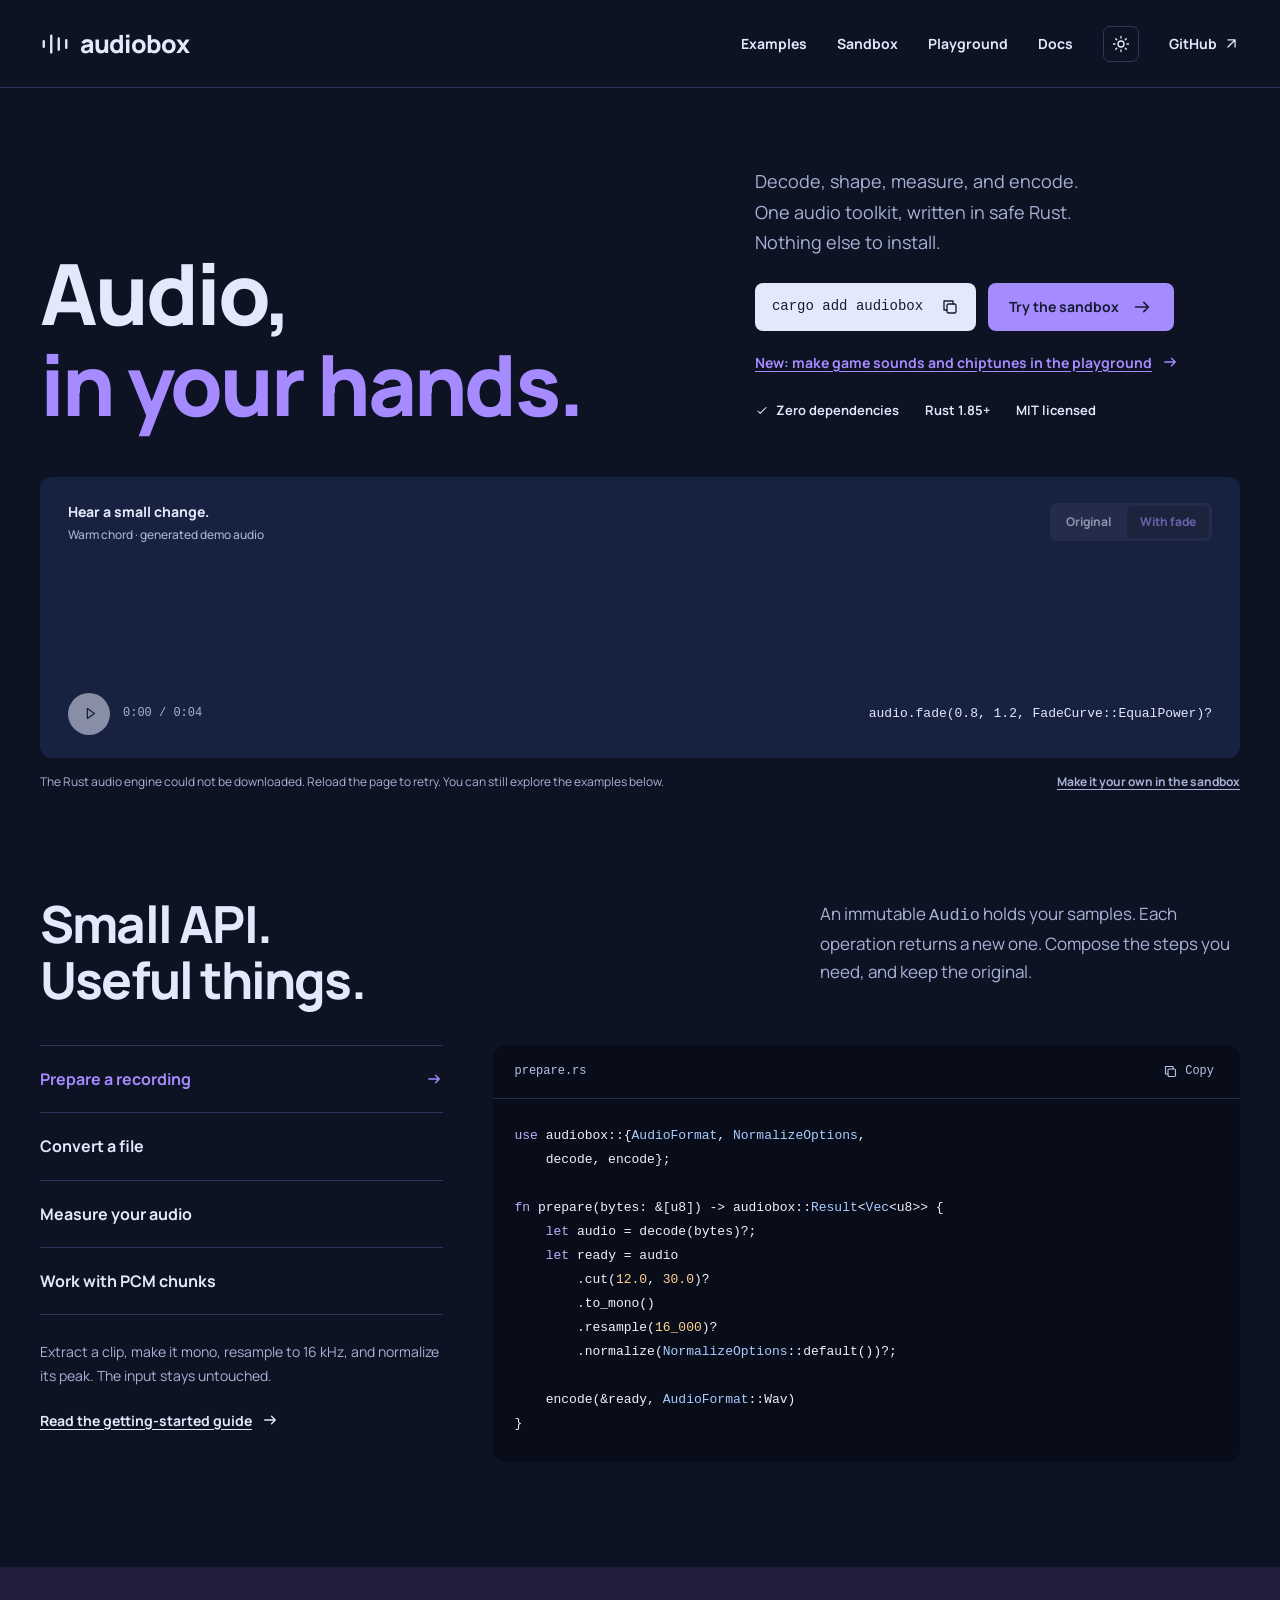
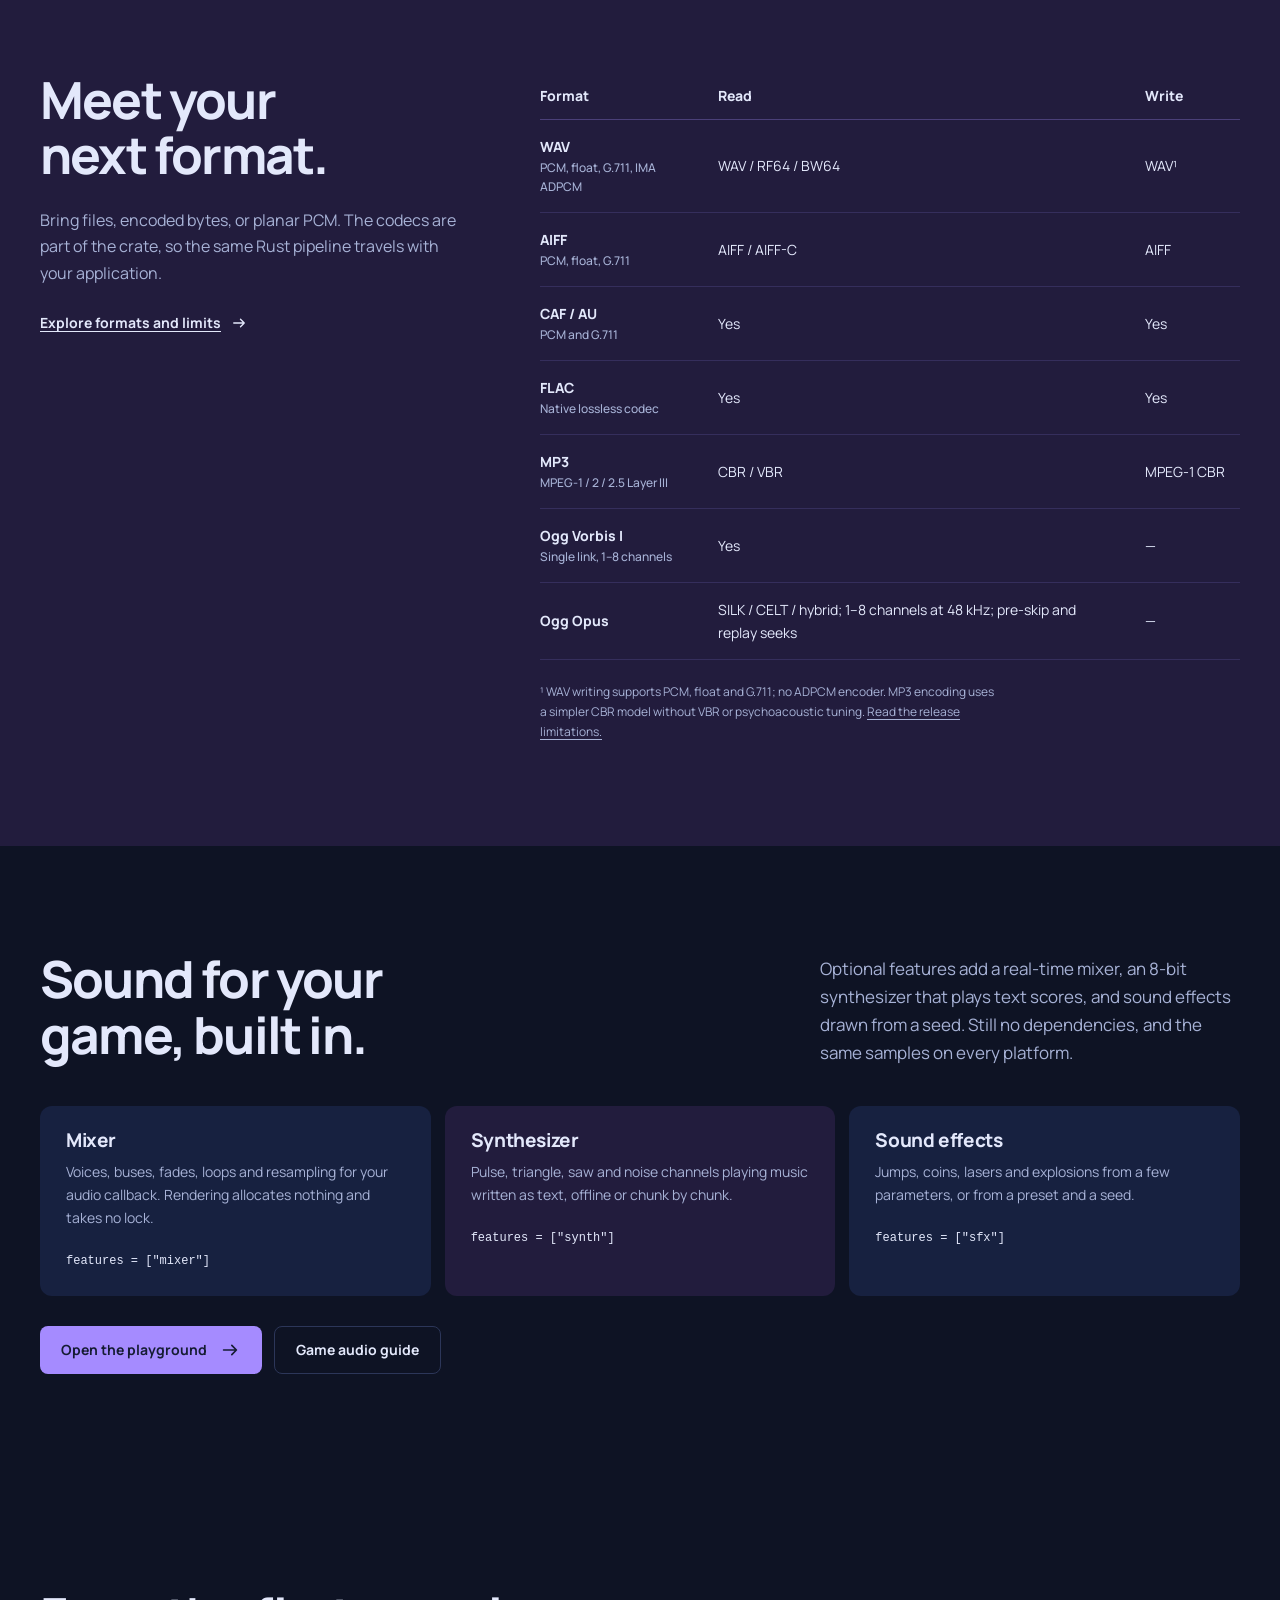
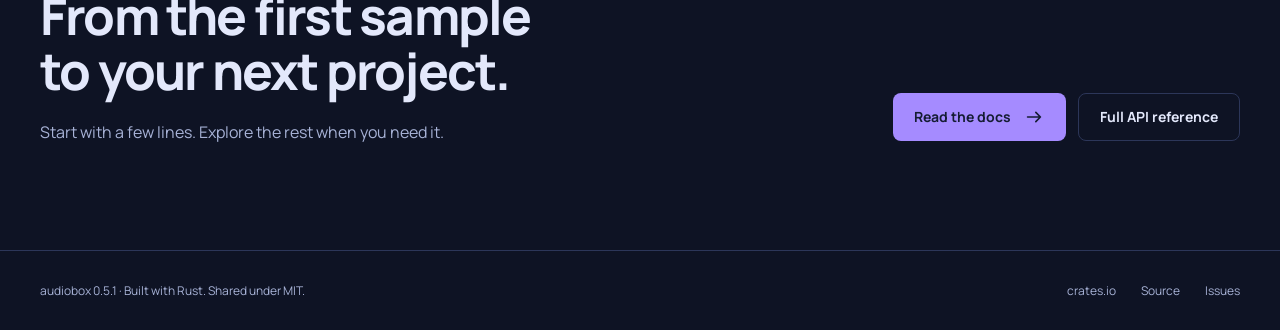
==== commit 9effd5a1: "Ship a slim audiobox 0.5.1 crate without integration fixtures" ====
--- a/site/index.html
+++ b/site/index.html
@@ -27,5 +27,5 @@
 <section class="section formats-field" aria-labelledby="formats-title"><div class="wrap formats-content"><div class="formats-copy"><h2 id="formats-title">Meet your<br>next format.</h2><p>Bring files, encoded bytes, or planar PCM. The codecs are part of the crate, so the same Rust pipeline travels with your application.</p><a class="text-link" href="docs/#formats">Explore formats and limits<svg viewBox="0 0 24 24" aria-hidden="true"><path d="M5 12h14m-5-5 5 5-5 5"/></svg></a></div><div><div class="table-scroll"><table><caption class="skip">Supported audio formats</caption><thead><tr><th>Format</th><th>Read</th><th>Write</th></tr></thead><tbody><tr><td>WAV<span class="format-detail">PCM, float, G.711, IMA ADPCM</span></td><td>WAV / RF64 / BW64</td><td>WAV¹</td></tr><tr><td>AIFF<span class="format-detail">PCM, float, G.711</span></td><td>AIFF / AIFF-C</td><td>AIFF</td></tr><tr><td>CAF / AU<span class="format-detail">PCM and G.711</span></td><td>Yes</td><td>Yes</td></tr><tr><td>FLAC<span class="format-detail">Native lossless codec</span></td><td>Yes</td><td>Yes</td></tr><tr><td>MP3<span class="format-detail">MPEG-1 / 2 / 2.5 Layer III</span></td><td>CBR / VBR</td><td>MPEG-1 CBR</td></tr><tr><td>Ogg Vorbis I<span class="format-detail">Single link, 1–8 channels</span></td><td>Yes</td><td>—</td></tr><tr><td>Ogg Opus</td><td>SILK / CELT / hybrid; 1–8 channels at 48 kHz; pre-skip and replay seeks</td><td>—</td></tr></tbody></table></div><p class="table-note">¹ WAV writing supports PCM, float and G.711; no ADPCM encoder. MP3 encoding uses a simpler CBR model without VBR or psychoacoustic tuning. <a href="docs/#limitations">Read the release limitations.</a></p></div></div></section>
 <section class="section wrap" id="game-audio" aria-labelledby="game-title"><div class="section-intro"><h2 id="game-title">Sound for your<br>game, built in.</h2><p>Optional features add a real-time mixer, an 8-bit synthesizer that plays text scores, and sound effects drawn from a seed. Still no dependencies, and the same samples on every platform.</p></div><div class="game-grid"><article class="game-card"><h3>Mixer</h3><p>Voices, buses, fades, loops and resampling for your audio callback. Rendering allocates nothing and takes no lock.</p><code>features = ["mixer"]</code></article><article class="game-card"><h3>Synthesizer</h3><p>Pulse, triangle, saw and noise channels playing music written as text, offline or chunk by chunk.</p><code>features = ["synth"]</code></article><article class="game-card"><h3>Sound effects</h3><p>Jumps, coins, lasers and explosions from a few parameters, or from a preset and a seed.</p><code>features = ["sfx"]</code></article></div><div class="closing-actions"><a class="button accent" href="playground.html">Open the playground<svg viewBox="0 0 24 24" aria-hidden="true"><path d="M5 12h14m-5-5 5 5-5 5"/></svg></a><a class="button secondary" href="docs/#game-audio">Game audio guide</a></div></section><section class="section wrap"><div class="closing"><div><h2>From the first sample<br>to your next project.</h2><p>Start with a few lines. Explore the rest when you need it.</p></div><div class="closing-actions"><a class="button accent" href="docs/">Read the docs<svg viewBox="0 0 24 24" aria-hidden="true"><path d="M5 12h14m-5-5 5 5-5 5"/></svg></a><a class="button secondary" href="api/audiobox/">Full API reference</a></div></div></section>
 </main>
-<footer class="footer"><div class="wrap footer-row"><span>audiobox 0.5.0 · Built with Rust. Shared under MIT.</span><div class="footer-links"><a href="https://crates.io/crates/audiobox">crates.io</a><a href="https://github.com/jmsansan/audiobox-rs">Source</a><a href="https://github.com/jmsansan/audiobox-rs/issues">Issues</a></div></div></footer><div class="notice" role="status" aria-live="polite" id="notice"></div>
+<footer class="footer"><div class="wrap footer-row"><span>audiobox 0.5.1 · Built with Rust. Shared under MIT.</span><div class="footer-links"><a href="https://crates.io/crates/audiobox">crates.io</a><a href="https://github.com/jmsansan/audiobox-rs">Source</a><a href="https://github.com/jmsansan/audiobox-rs/issues">Issues</a></div></div></footer><div class="notice" role="status" aria-live="polite" id="notice"></div>
 </body></html>
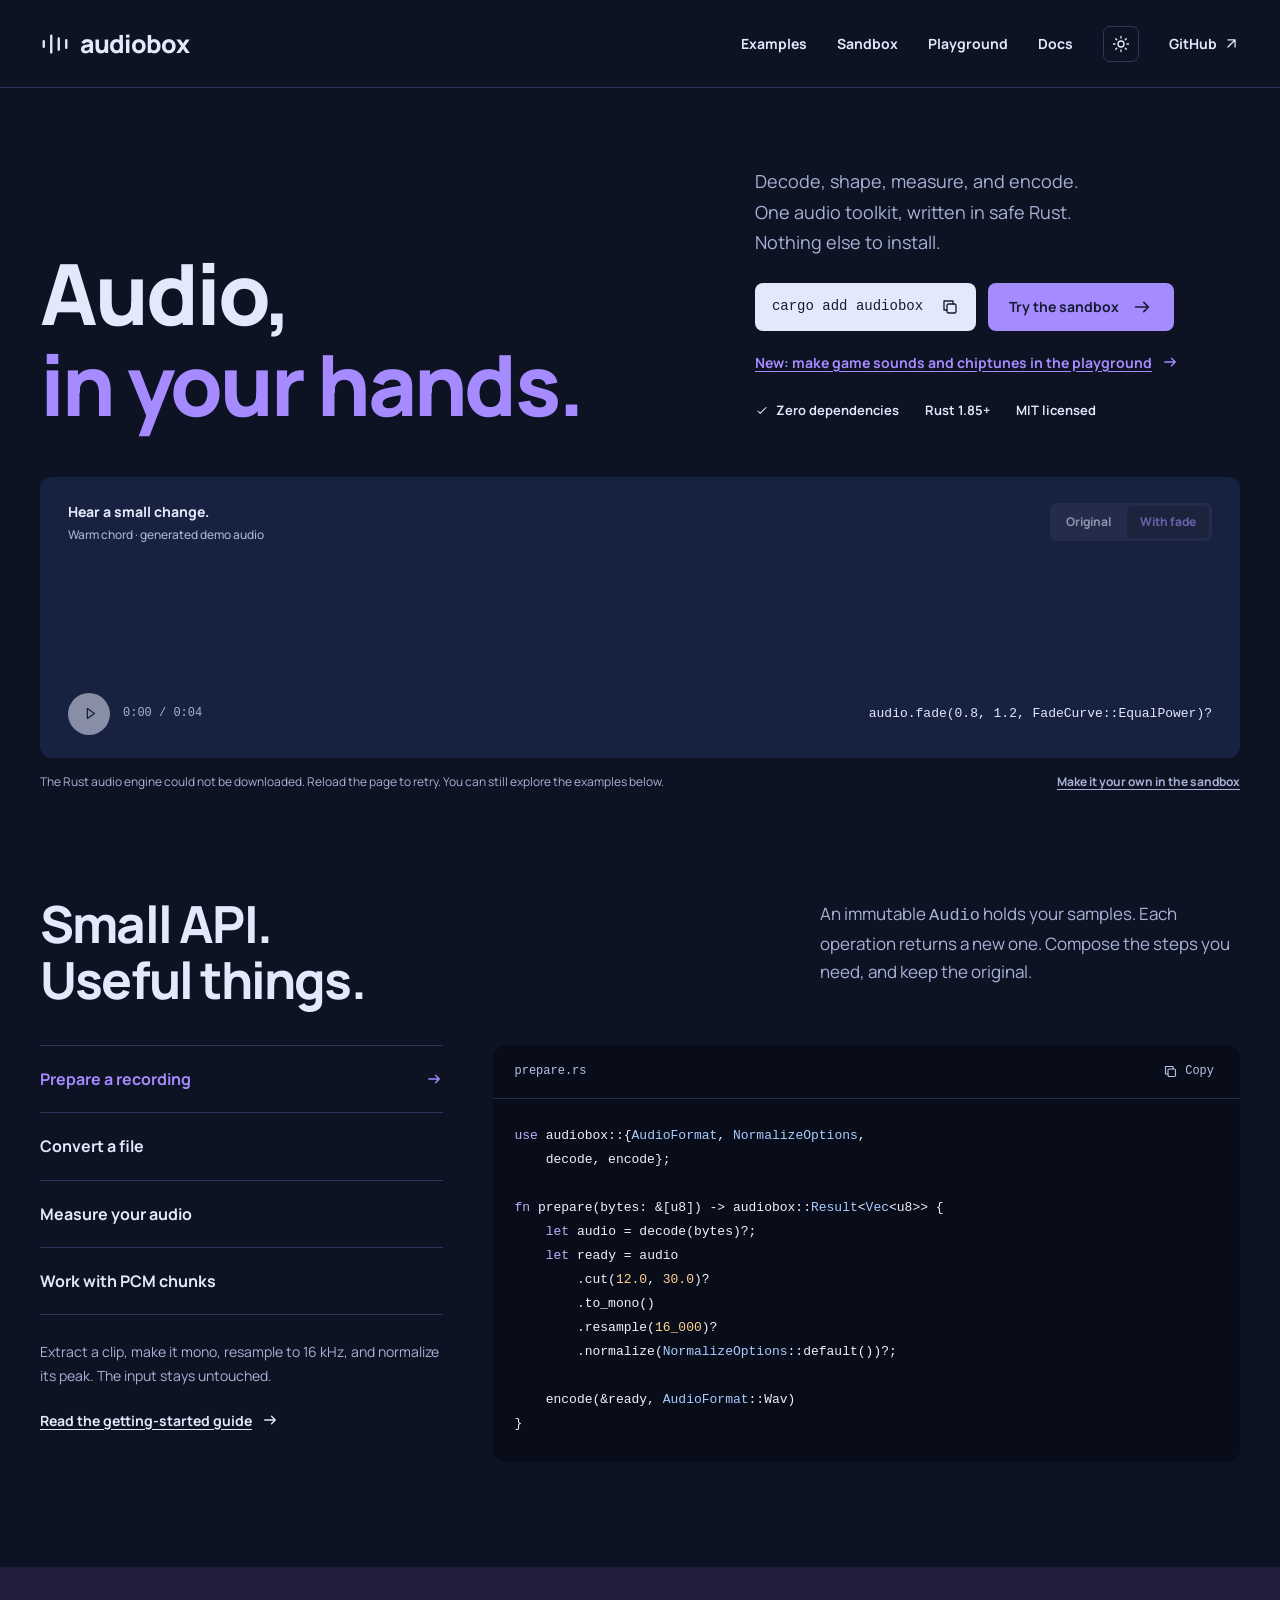
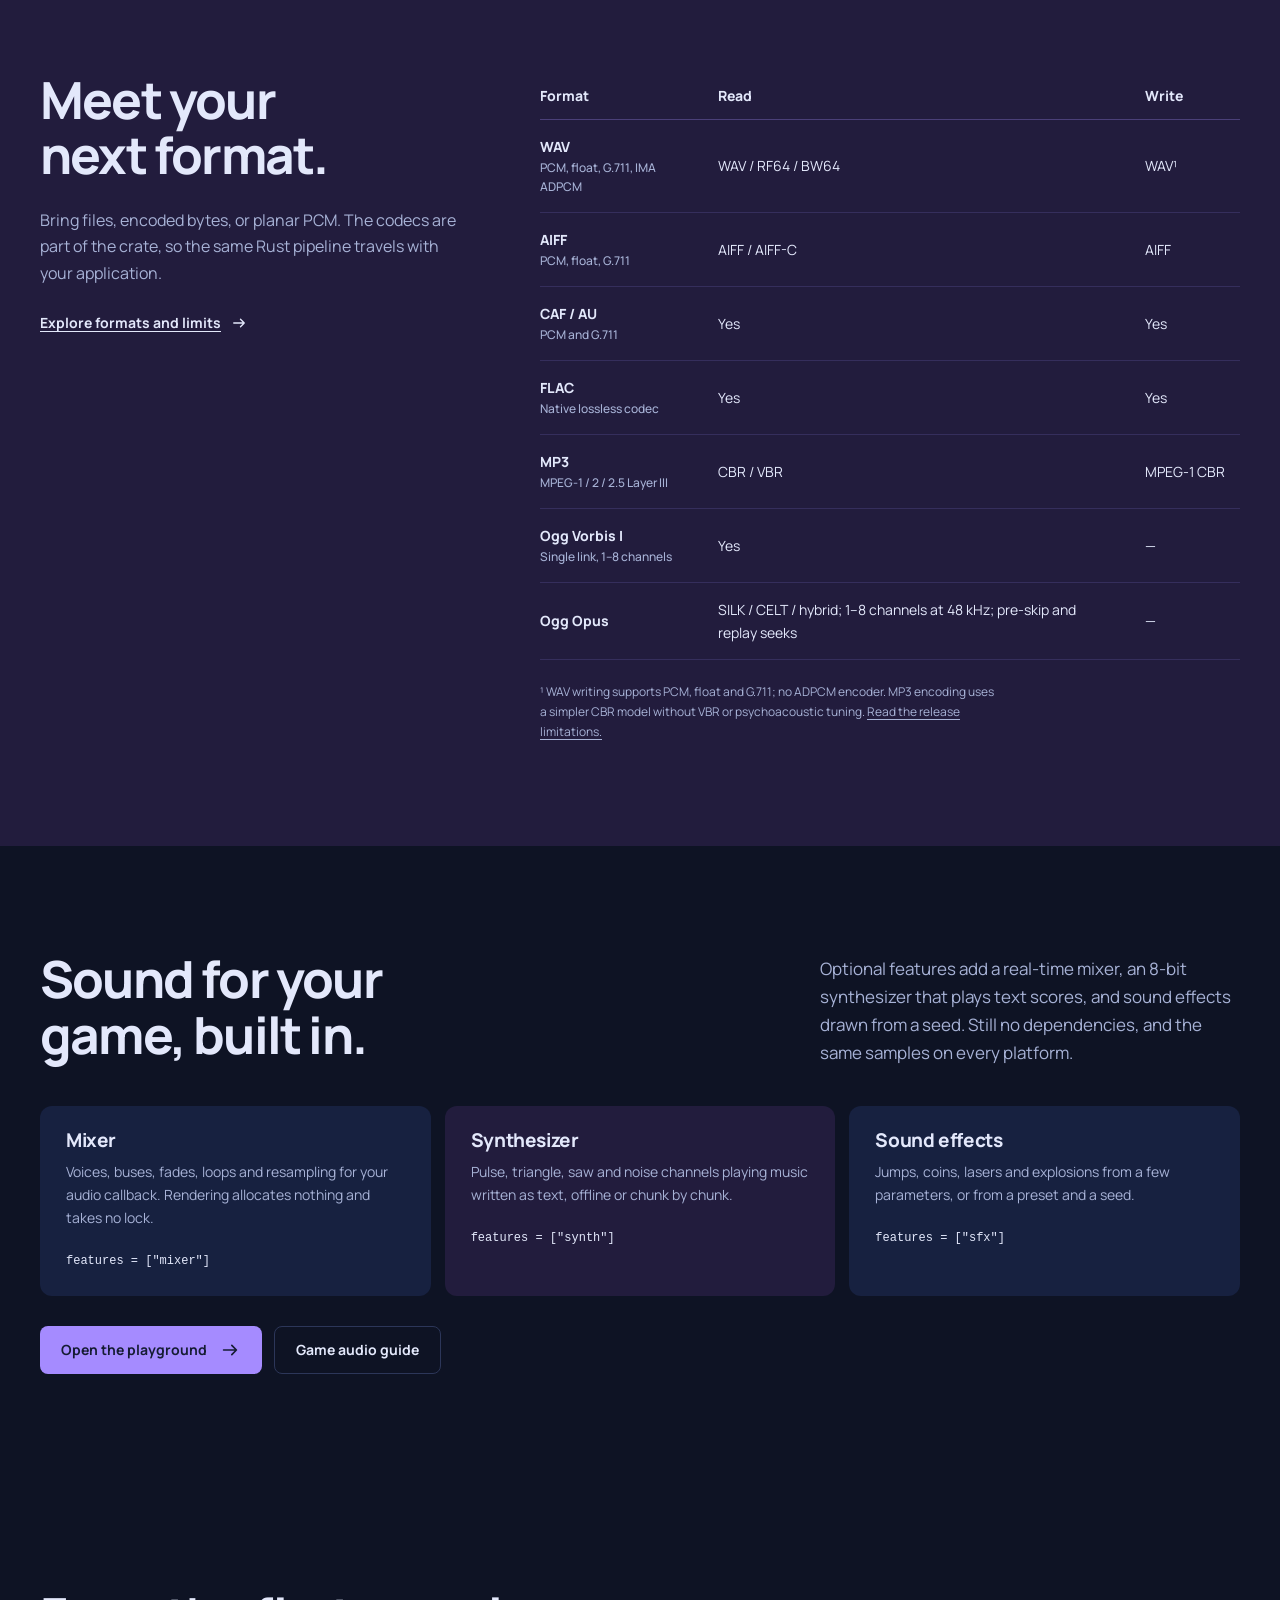
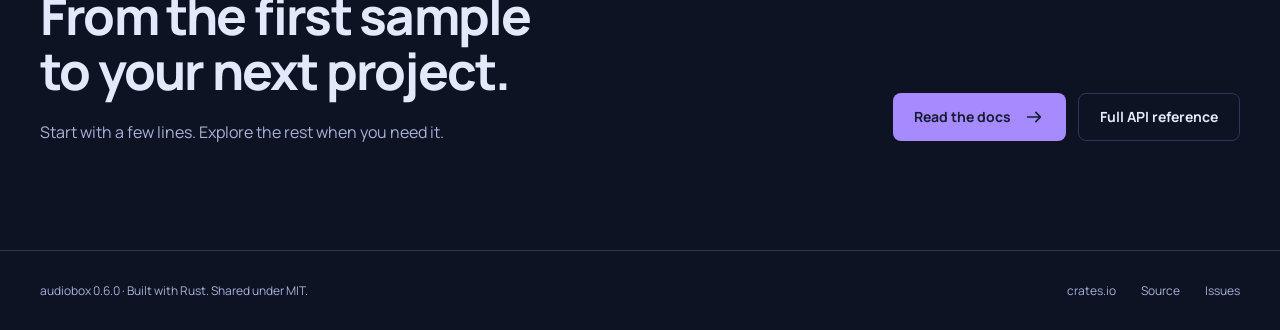
==== commit 35fe1ad0: "Add procedural voices and prepare audiobox 0.6.0 The optional `voice` feature adds `audiobox::voice`" ====
--- a/site/index.html
+++ b/site/index.html
@@ -27,5 +27,5 @@
 <section class="section formats-field" aria-labelledby="formats-title"><div class="wrap formats-content"><div class="formats-copy"><h2 id="formats-title">Meet your<br>next format.</h2><p>Bring files, encoded bytes, or planar PCM. The codecs are part of the crate, so the same Rust pipeline travels with your application.</p><a class="text-link" href="docs/#formats">Explore formats and limits<svg viewBox="0 0 24 24" aria-hidden="true"><path d="M5 12h14m-5-5 5 5-5 5"/></svg></a></div><div><div class="table-scroll"><table><caption class="skip">Supported audio formats</caption><thead><tr><th>Format</th><th>Read</th><th>Write</th></tr></thead><tbody><tr><td>WAV<span class="format-detail">PCM, float, G.711, IMA ADPCM</span></td><td>WAV / RF64 / BW64</td><td>WAV¹</td></tr><tr><td>AIFF<span class="format-detail">PCM, float, G.711</span></td><td>AIFF / AIFF-C</td><td>AIFF</td></tr><tr><td>CAF / AU<span class="format-detail">PCM and G.711</span></td><td>Yes</td><td>Yes</td></tr><tr><td>FLAC<span class="format-detail">Native lossless codec</span></td><td>Yes</td><td>Yes</td></tr><tr><td>MP3<span class="format-detail">MPEG-1 / 2 / 2.5 Layer III</span></td><td>CBR / VBR</td><td>MPEG-1 CBR</td></tr><tr><td>Ogg Vorbis I<span class="format-detail">Single link, 1–8 channels</span></td><td>Yes</td><td>—</td></tr><tr><td>Ogg Opus</td><td>SILK / CELT / hybrid; 1–8 channels at 48 kHz; pre-skip and replay seeks</td><td>—</td></tr></tbody></table></div><p class="table-note">¹ WAV writing supports PCM, float and G.711; no ADPCM encoder. MP3 encoding uses a simpler CBR model without VBR or psychoacoustic tuning. <a href="docs/#limitations">Read the release limitations.</a></p></div></div></section>
 <section class="section wrap" id="game-audio" aria-labelledby="game-title"><div class="section-intro"><h2 id="game-title">Sound for your<br>game, built in.</h2><p>Optional features add a real-time mixer, an 8-bit synthesizer that plays text scores, and sound effects drawn from a seed. Still no dependencies, and the same samples on every platform.</p></div><div class="game-grid"><article class="game-card"><h3>Mixer</h3><p>Voices, buses, fades, loops and resampling for your audio callback. Rendering allocates nothing and takes no lock.</p><code>features = ["mixer"]</code></article><article class="game-card"><h3>Synthesizer</h3><p>Pulse, triangle, saw and noise channels playing music written as text, offline or chunk by chunk.</p><code>features = ["synth"]</code></article><article class="game-card"><h3>Sound effects</h3><p>Jumps, coins, lasers and explosions from a few parameters, or from a preset and a seed.</p><code>features = ["sfx"]</code></article></div><div class="closing-actions"><a class="button accent" href="playground.html">Open the playground<svg viewBox="0 0 24 24" aria-hidden="true"><path d="M5 12h14m-5-5 5 5-5 5"/></svg></a><a class="button secondary" href="docs/#game-audio">Game audio guide</a></div></section><section class="section wrap"><div class="closing"><div><h2>From the first sample<br>to your next project.</h2><p>Start with a few lines. Explore the rest when you need it.</p></div><div class="closing-actions"><a class="button accent" href="docs/">Read the docs<svg viewBox="0 0 24 24" aria-hidden="true"><path d="M5 12h14m-5-5 5 5-5 5"/></svg></a><a class="button secondary" href="api/audiobox/">Full API reference</a></div></div></section>
 </main>
-<footer class="footer"><div class="wrap footer-row"><span>audiobox 0.5.1 · Built with Rust. Shared under MIT.</span><div class="footer-links"><a href="https://crates.io/crates/audiobox">crates.io</a><a href="https://github.com/jmsansan/audiobox-rs">Source</a><a href="https://github.com/jmsansan/audiobox-rs/issues">Issues</a></div></div></footer><div class="notice" role="status" aria-live="polite" id="notice"></div>
+<footer class="footer"><div class="wrap footer-row"><span>audiobox 0.6.0 · Built with Rust. Shared under MIT.</span><div class="footer-links"><a href="https://crates.io/crates/audiobox">crates.io</a><a href="https://github.com/jmsansan/audiobox-rs">Source</a><a href="https://github.com/jmsansan/audiobox-rs/issues">Issues</a></div></div></footer><div class="notice" role="status" aria-live="polite" id="notice"></div>
 </body></html>
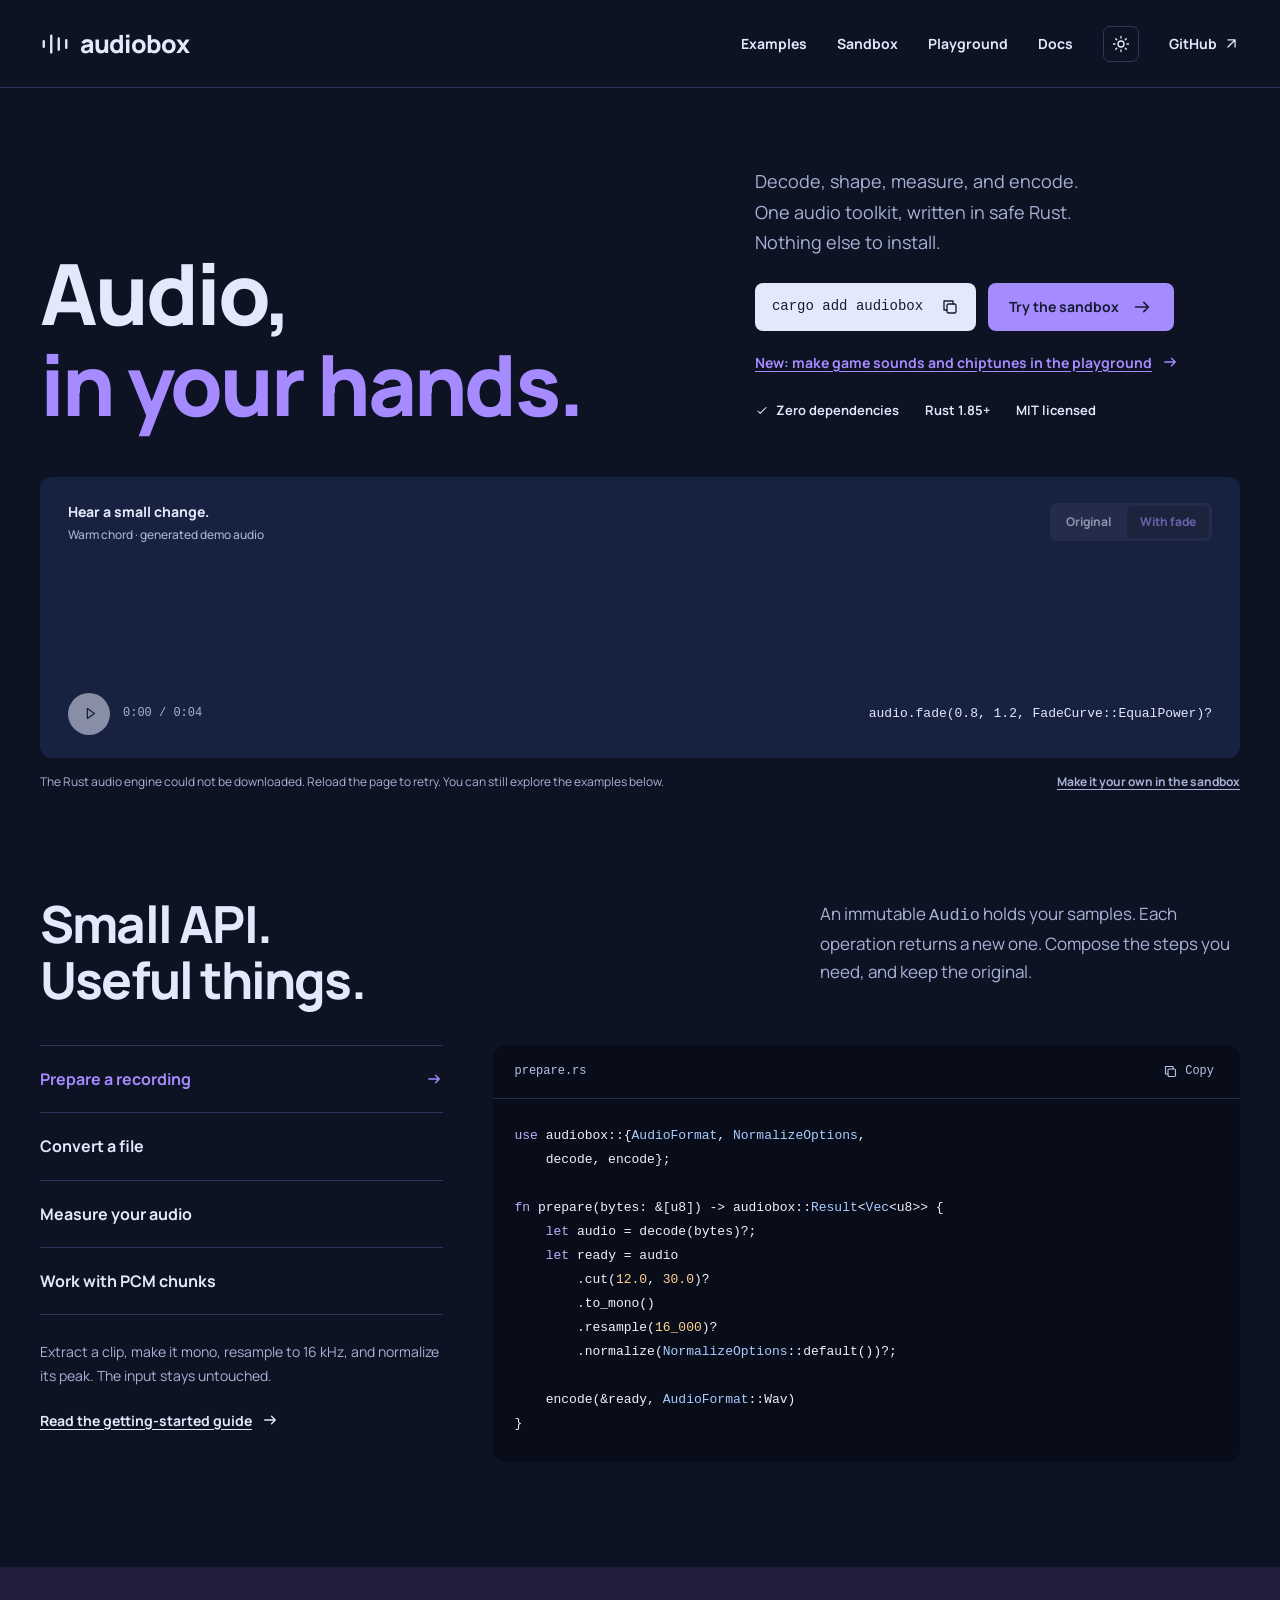
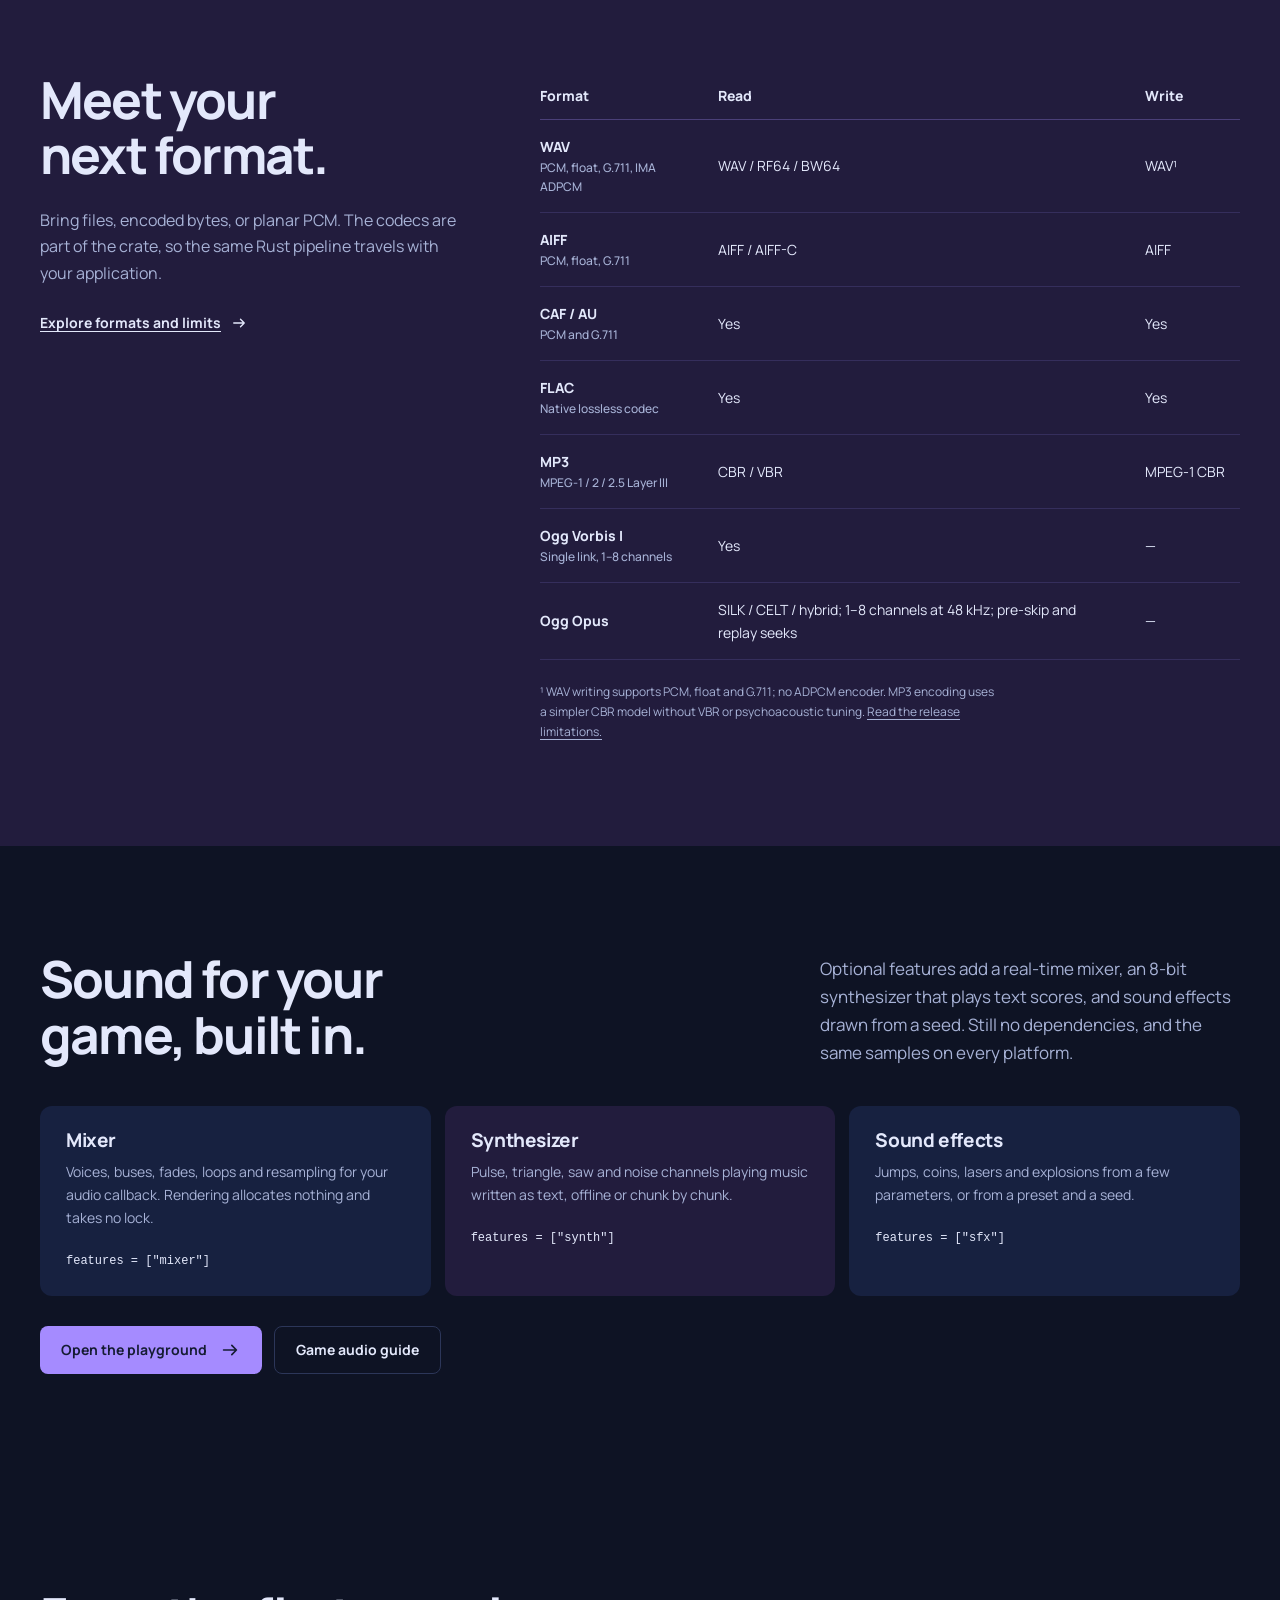
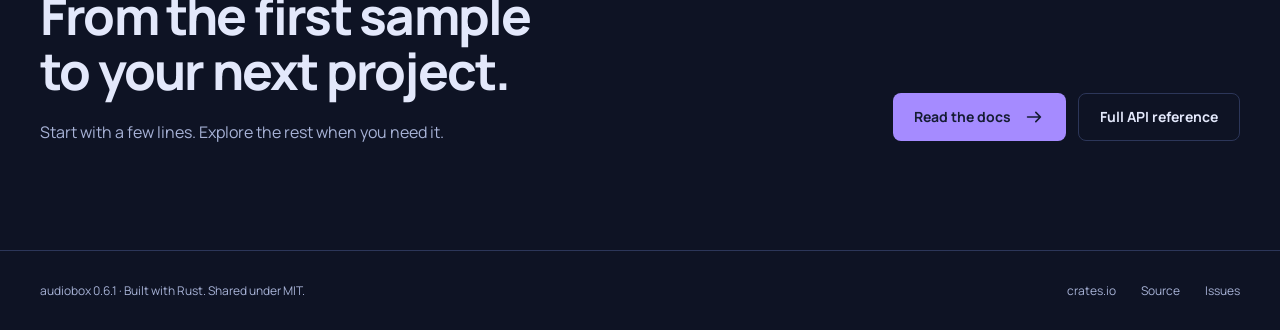
==== commit eacd4685: "Merge 585a018f427309295026e06890980e8d43737bee into cfda0850ae40b306309c05f445dbd3dee1ebea80" ====
--- a/site/index.html
+++ b/site/index.html
@@ -27,5 +27,5 @@
 <section class="section formats-field" aria-labelledby="formats-title"><div class="wrap formats-content"><div class="formats-copy"><h2 id="formats-title">Meet your<br>next format.</h2><p>Bring files, encoded bytes, or planar PCM. The codecs are part of the crate, so the same Rust pipeline travels with your application.</p><a class="text-link" href="docs/#formats">Explore formats and limits<svg viewBox="0 0 24 24" aria-hidden="true"><path d="M5 12h14m-5-5 5 5-5 5"/></svg></a></div><div><div class="table-scroll"><table><caption class="skip">Supported audio formats</caption><thead><tr><th>Format</th><th>Read</th><th>Write</th></tr></thead><tbody><tr><td>WAV<span class="format-detail">PCM, float, G.711, IMA ADPCM</span></td><td>WAV / RF64 / BW64</td><td>WAV¹</td></tr><tr><td>AIFF<span class="format-detail">PCM, float, G.711</span></td><td>AIFF / AIFF-C</td><td>AIFF</td></tr><tr><td>CAF / AU<span class="format-detail">PCM and G.711</span></td><td>Yes</td><td>Yes</td></tr><tr><td>FLAC<span class="format-detail">Native lossless codec</span></td><td>Yes</td><td>Yes</td></tr><tr><td>MP3<span class="format-detail">MPEG-1 / 2 / 2.5 Layer III</span></td><td>CBR / VBR</td><td>MPEG-1 CBR</td></tr><tr><td>Ogg Vorbis I<span class="format-detail">Single link, 1–8 channels</span></td><td>Yes</td><td>—</td></tr><tr><td>Ogg Opus</td><td>SILK / CELT / hybrid; 1–8 channels at 48 kHz; pre-skip and replay seeks</td><td>—</td></tr></tbody></table></div><p class="table-note">¹ WAV writing supports PCM, float and G.711; no ADPCM encoder. MP3 encoding uses a simpler CBR model without VBR or psychoacoustic tuning. <a href="docs/#limitations">Read the release limitations.</a></p></div></div></section>
 <section class="section wrap" id="game-audio" aria-labelledby="game-title"><div class="section-intro"><h2 id="game-title">Sound for your<br>game, built in.</h2><p>Optional features add a real-time mixer, an 8-bit synthesizer that plays text scores, and sound effects drawn from a seed. Still no dependencies, and the same samples on every platform.</p></div><div class="game-grid"><article class="game-card"><h3>Mixer</h3><p>Voices, buses, fades, loops and resampling for your audio callback. Rendering allocates nothing and takes no lock.</p><code>features = ["mixer"]</code></article><article class="game-card"><h3>Synthesizer</h3><p>Pulse, triangle, saw and noise channels playing music written as text, offline or chunk by chunk.</p><code>features = ["synth"]</code></article><article class="game-card"><h3>Sound effects</h3><p>Jumps, coins, lasers and explosions from a few parameters, or from a preset and a seed.</p><code>features = ["sfx"]</code></article></div><div class="closing-actions"><a class="button accent" href="playground.html">Open the playground<svg viewBox="0 0 24 24" aria-hidden="true"><path d="M5 12h14m-5-5 5 5-5 5"/></svg></a><a class="button secondary" href="docs/#game-audio">Game audio guide</a></div></section><section class="section wrap"><div class="closing"><div><h2>From the first sample<br>to your next project.</h2><p>Start with a few lines. Explore the rest when you need it.</p></div><div class="closing-actions"><a class="button accent" href="docs/">Read the docs<svg viewBox="0 0 24 24" aria-hidden="true"><path d="M5 12h14m-5-5 5 5-5 5"/></svg></a><a class="button secondary" href="api/audiobox/">Full API reference</a></div></div></section>
 </main>
-<footer class="footer"><div class="wrap footer-row"><span>audiobox 0.6.0 · Built with Rust. Shared under MIT.</span><div class="footer-links"><a href="https://crates.io/crates/audiobox">crates.io</a><a href="https://github.com/jmsansan/audiobox-rs">Source</a><a href="https://github.com/jmsansan/audiobox-rs/issues">Issues</a></div></div></footer><div class="notice" role="status" aria-live="polite" id="notice"></div>
+<footer class="footer"><div class="wrap footer-row"><span>audiobox 0.6.1 · Built with Rust. Shared under MIT.</span><div class="footer-links"><a href="https://crates.io/crates/audiobox">crates.io</a><a href="https://github.com/jmsansan/audiobox-rs">Source</a><a href="https://github.com/jmsansan/audiobox-rs/issues">Issues</a></div></div></footer><div class="notice" role="status" aria-live="polite" id="notice"></div>
 </body></html>
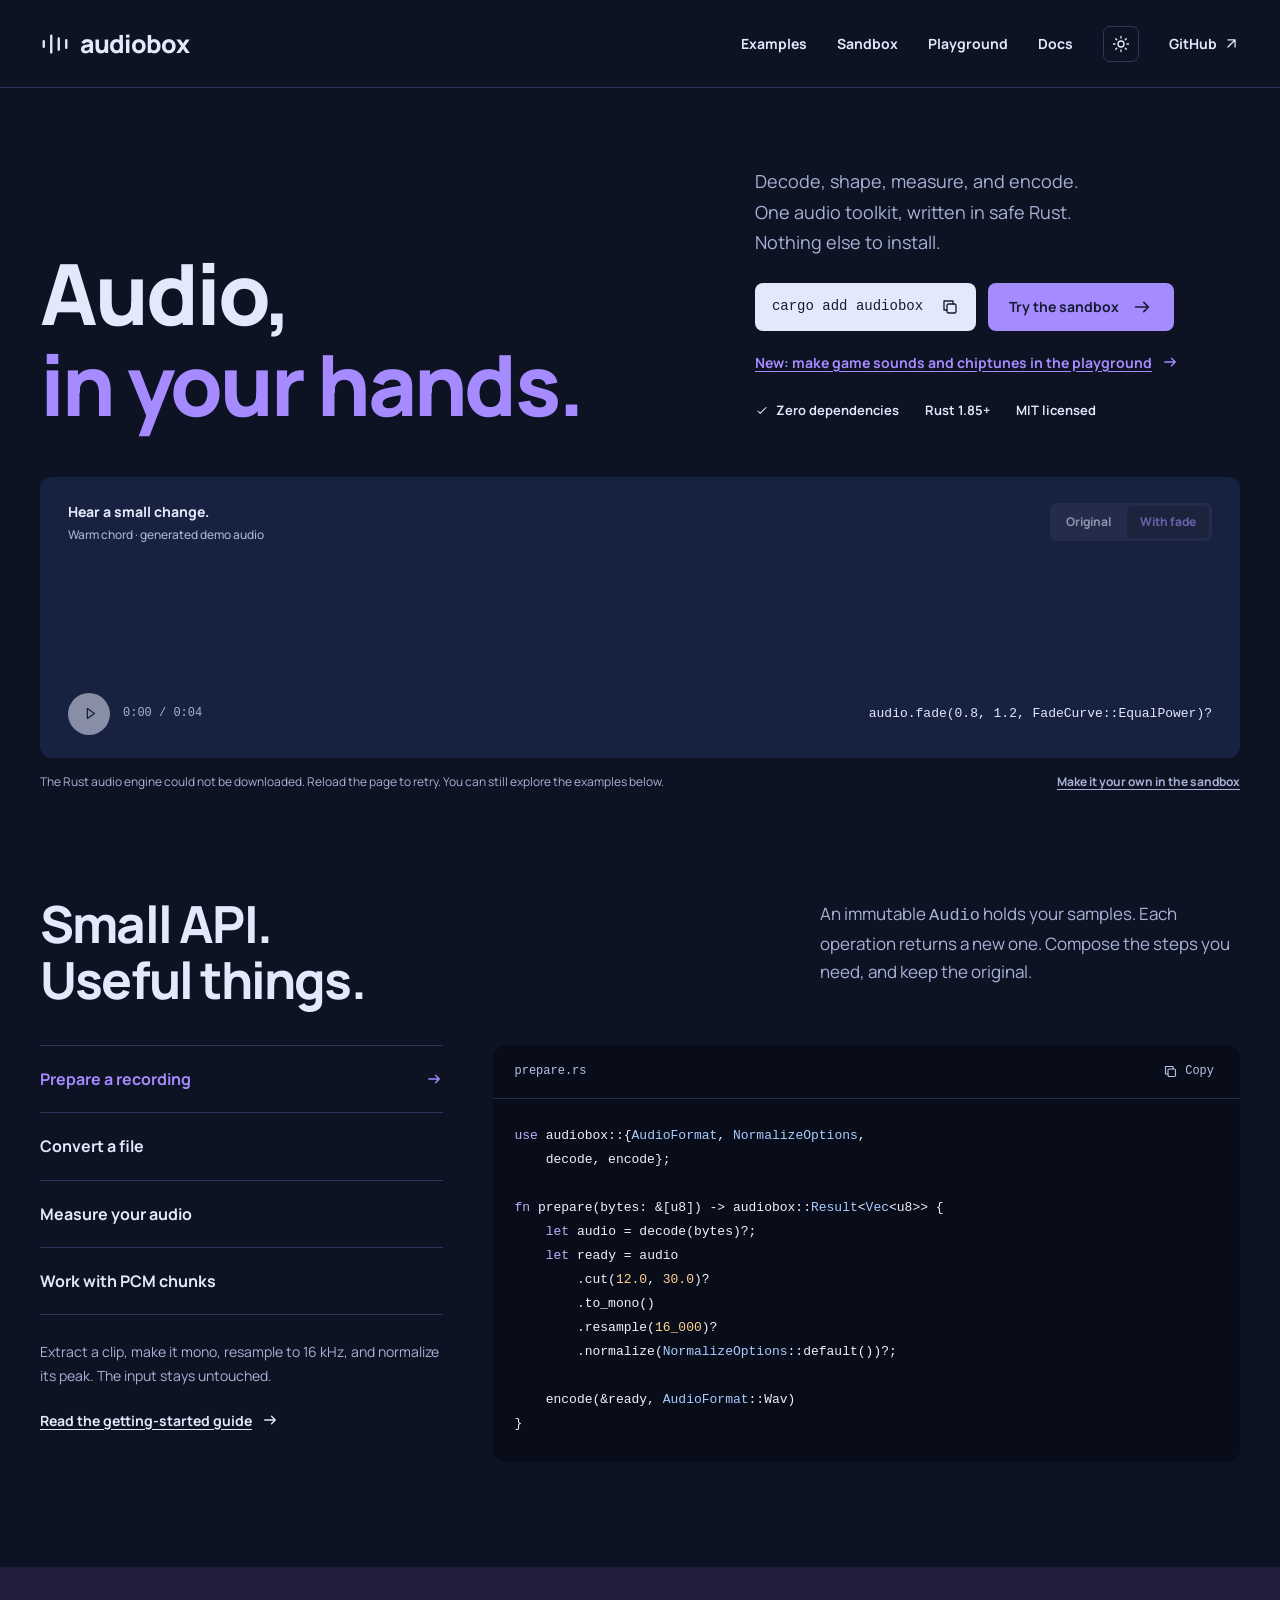
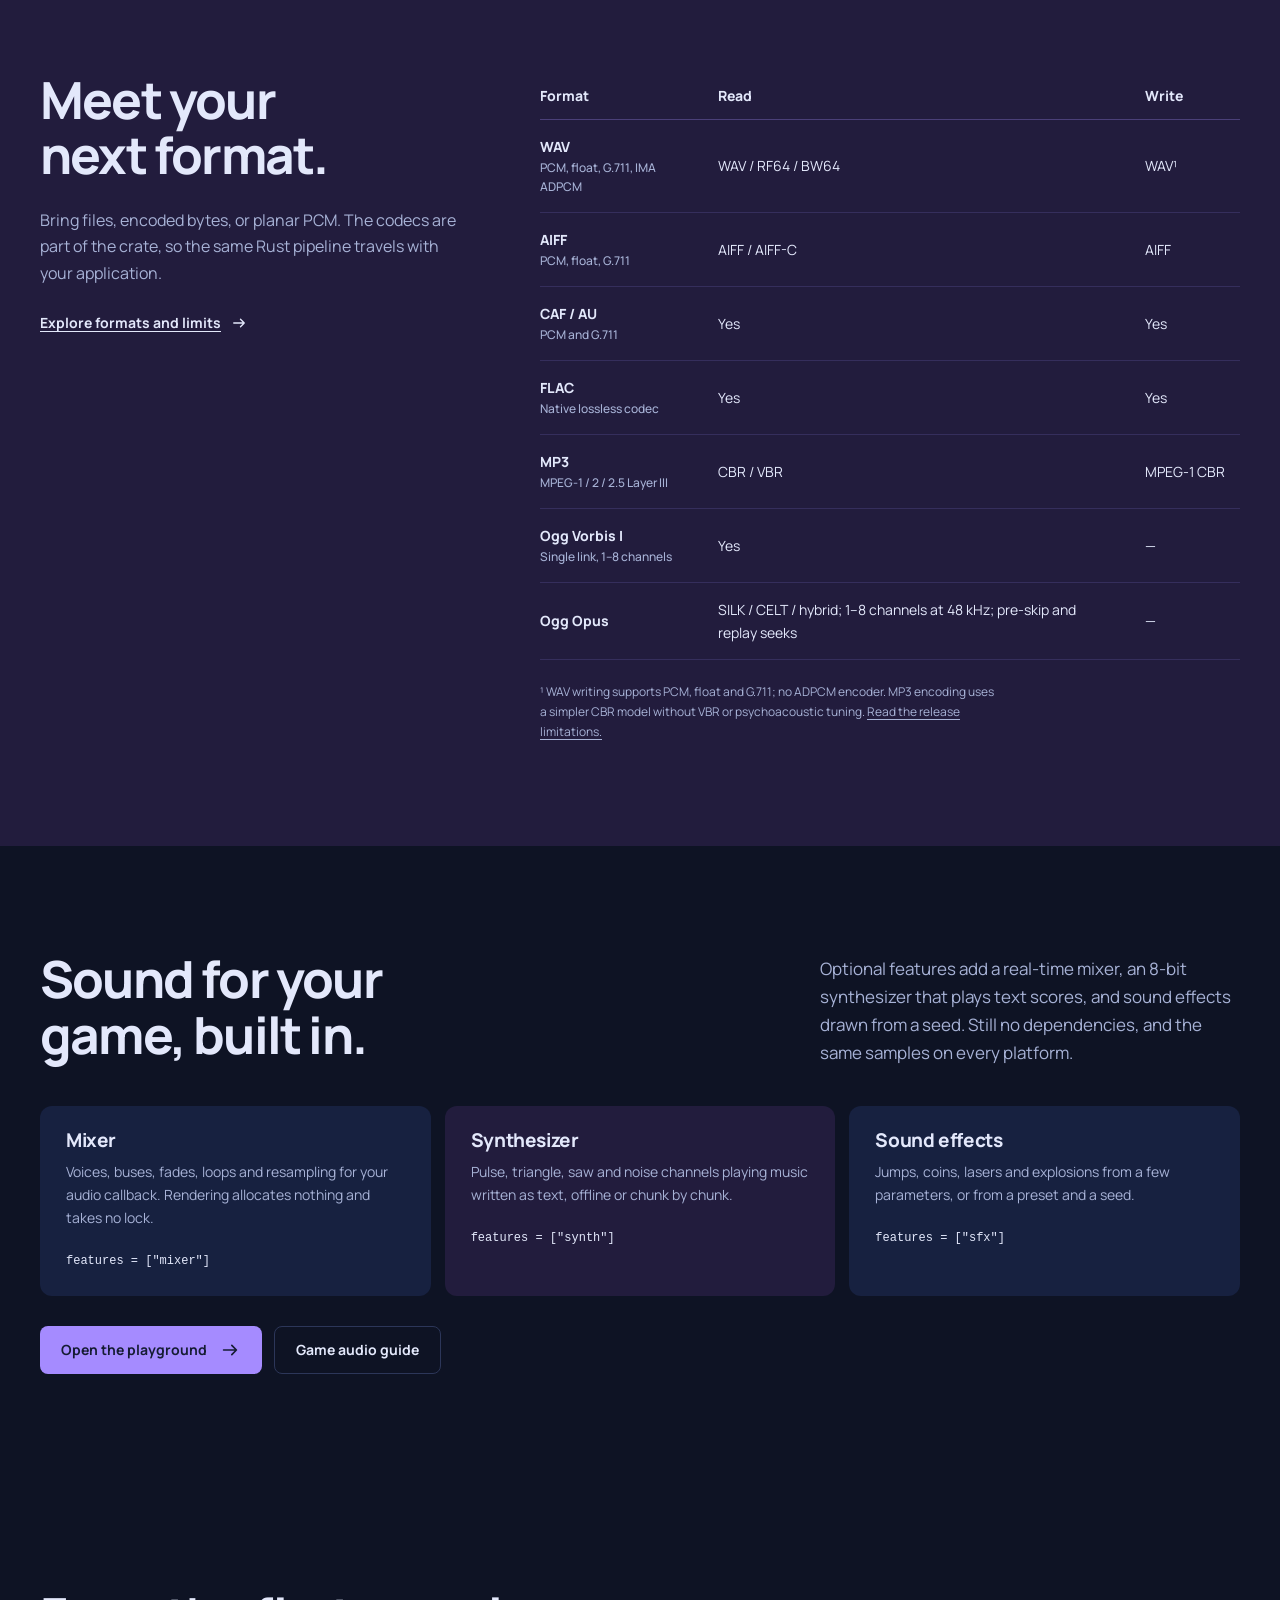
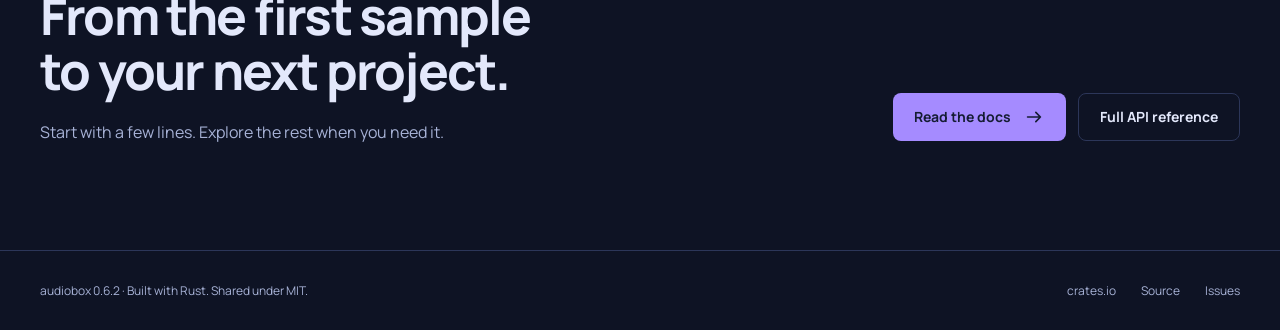
==== commit a616fe8c: "Quiet the hiss of procedural voices (0.6.2) The owner heard a "ts" and puffs of air in the 0.6.0 voi" ====
--- a/site/index.html
+++ b/site/index.html
@@ -27,5 +27,5 @@
 <section class="section formats-field" aria-labelledby="formats-title"><div class="wrap formats-content"><div class="formats-copy"><h2 id="formats-title">Meet your<br>next format.</h2><p>Bring files, encoded bytes, or planar PCM. The codecs are part of the crate, so the same Rust pipeline travels with your application.</p><a class="text-link" href="docs/#formats">Explore formats and limits<svg viewBox="0 0 24 24" aria-hidden="true"><path d="M5 12h14m-5-5 5 5-5 5"/></svg></a></div><div><div class="table-scroll"><table><caption class="skip">Supported audio formats</caption><thead><tr><th>Format</th><th>Read</th><th>Write</th></tr></thead><tbody><tr><td>WAV<span class="format-detail">PCM, float, G.711, IMA ADPCM</span></td><td>WAV / RF64 / BW64</td><td>WAV¹</td></tr><tr><td>AIFF<span class="format-detail">PCM, float, G.711</span></td><td>AIFF / AIFF-C</td><td>AIFF</td></tr><tr><td>CAF / AU<span class="format-detail">PCM and G.711</span></td><td>Yes</td><td>Yes</td></tr><tr><td>FLAC<span class="format-detail">Native lossless codec</span></td><td>Yes</td><td>Yes</td></tr><tr><td>MP3<span class="format-detail">MPEG-1 / 2 / 2.5 Layer III</span></td><td>CBR / VBR</td><td>MPEG-1 CBR</td></tr><tr><td>Ogg Vorbis I<span class="format-detail">Single link, 1–8 channels</span></td><td>Yes</td><td>—</td></tr><tr><td>Ogg Opus</td><td>SILK / CELT / hybrid; 1–8 channels at 48 kHz; pre-skip and replay seeks</td><td>—</td></tr></tbody></table></div><p class="table-note">¹ WAV writing supports PCM, float and G.711; no ADPCM encoder. MP3 encoding uses a simpler CBR model without VBR or psychoacoustic tuning. <a href="docs/#limitations">Read the release limitations.</a></p></div></div></section>
 <section class="section wrap" id="game-audio" aria-labelledby="game-title"><div class="section-intro"><h2 id="game-title">Sound for your<br>game, built in.</h2><p>Optional features add a real-time mixer, an 8-bit synthesizer that plays text scores, and sound effects drawn from a seed. Still no dependencies, and the same samples on every platform.</p></div><div class="game-grid"><article class="game-card"><h3>Mixer</h3><p>Voices, buses, fades, loops and resampling for your audio callback. Rendering allocates nothing and takes no lock.</p><code>features = ["mixer"]</code></article><article class="game-card"><h3>Synthesizer</h3><p>Pulse, triangle, saw and noise channels playing music written as text, offline or chunk by chunk.</p><code>features = ["synth"]</code></article><article class="game-card"><h3>Sound effects</h3><p>Jumps, coins, lasers and explosions from a few parameters, or from a preset and a seed.</p><code>features = ["sfx"]</code></article></div><div class="closing-actions"><a class="button accent" href="playground.html">Open the playground<svg viewBox="0 0 24 24" aria-hidden="true"><path d="M5 12h14m-5-5 5 5-5 5"/></svg></a><a class="button secondary" href="docs/#game-audio">Game audio guide</a></div></section><section class="section wrap"><div class="closing"><div><h2>From the first sample<br>to your next project.</h2><p>Start with a few lines. Explore the rest when you need it.</p></div><div class="closing-actions"><a class="button accent" href="docs/">Read the docs<svg viewBox="0 0 24 24" aria-hidden="true"><path d="M5 12h14m-5-5 5 5-5 5"/></svg></a><a class="button secondary" href="api/audiobox/">Full API reference</a></div></div></section>
 </main>
-<footer class="footer"><div class="wrap footer-row"><span>audiobox 0.6.1 · Built with Rust. Shared under MIT.</span><div class="footer-links"><a href="https://crates.io/crates/audiobox">crates.io</a><a href="https://github.com/jmsansan/audiobox-rs">Source</a><a href="https://github.com/jmsansan/audiobox-rs/issues">Issues</a></div></div></footer><div class="notice" role="status" aria-live="polite" id="notice"></div>
+<footer class="footer"><div class="wrap footer-row"><span>audiobox 0.6.2 · Built with Rust. Shared under MIT.</span><div class="footer-links"><a href="https://crates.io/crates/audiobox">crates.io</a><a href="https://github.com/jmsansan/audiobox-rs">Source</a><a href="https://github.com/jmsansan/audiobox-rs/issues">Issues</a></div></div></footer><div class="notice" role="status" aria-live="polite" id="notice"></div>
 </body></html>
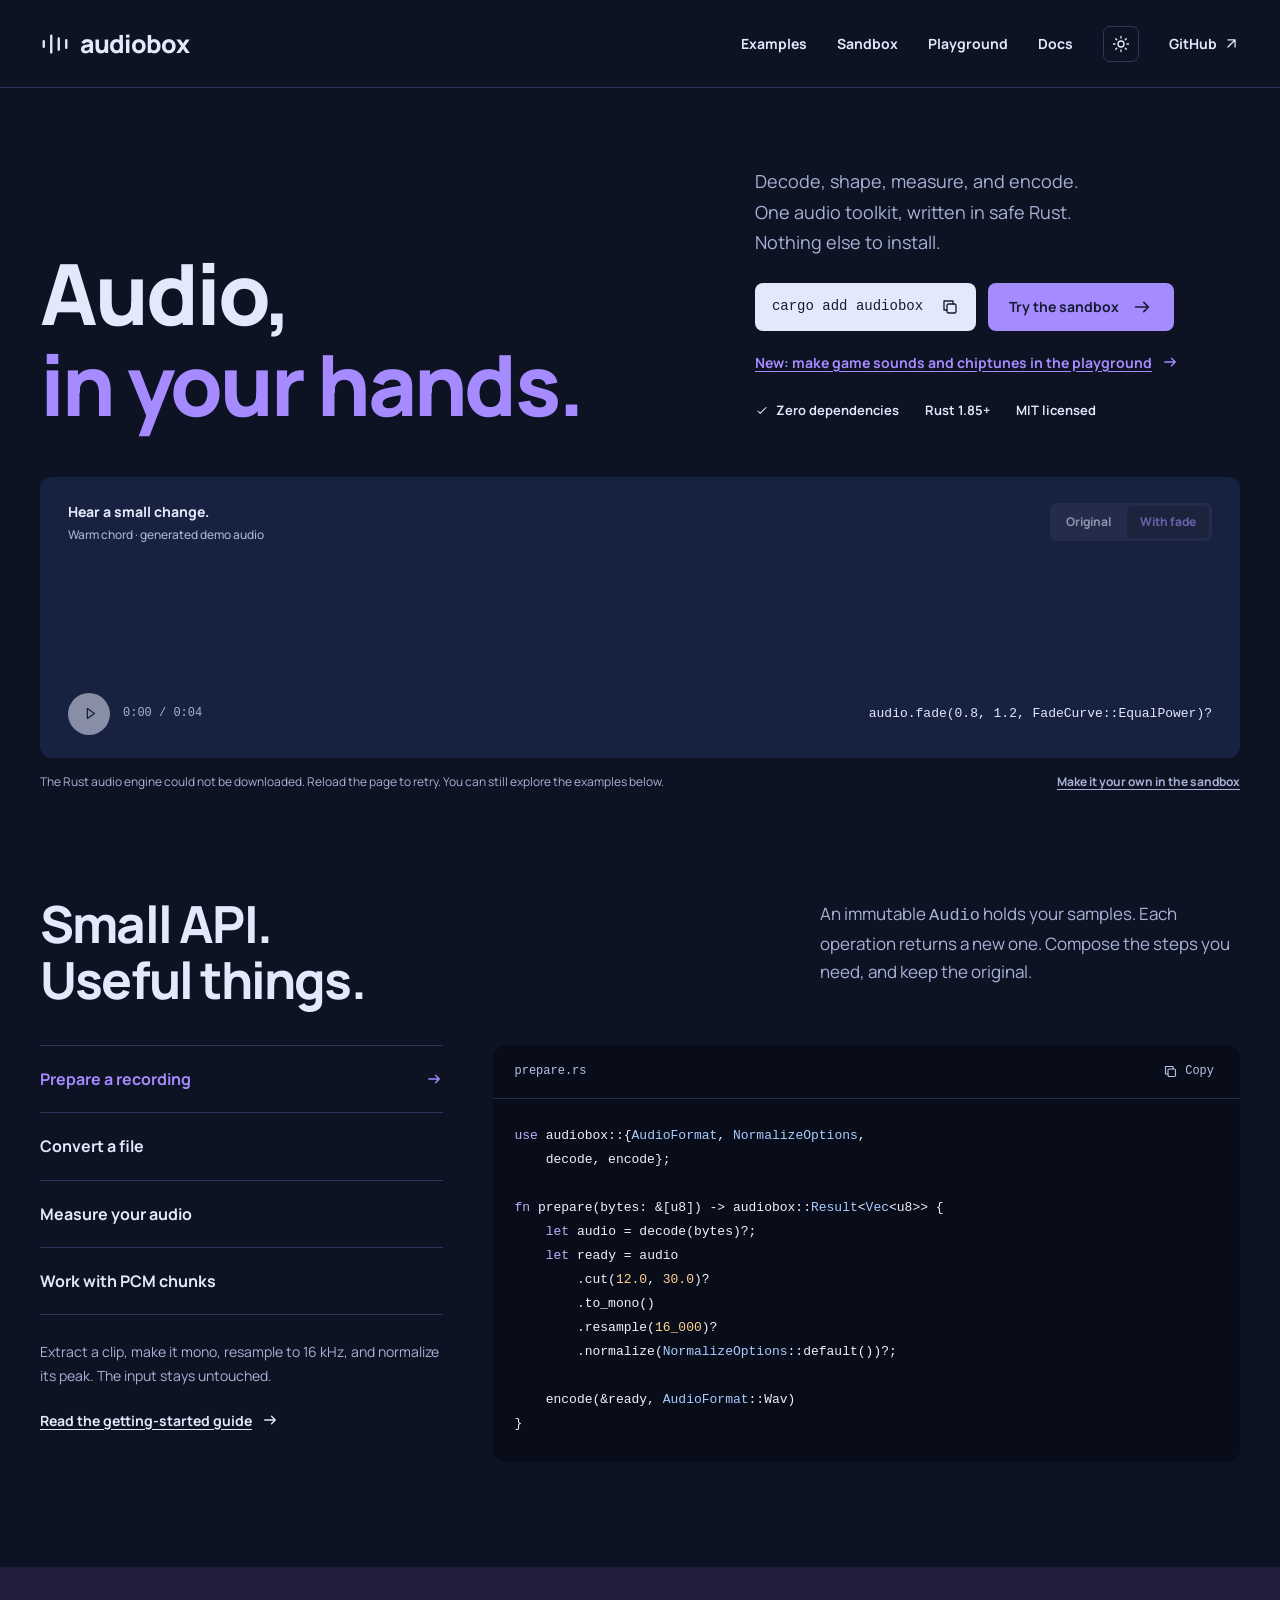
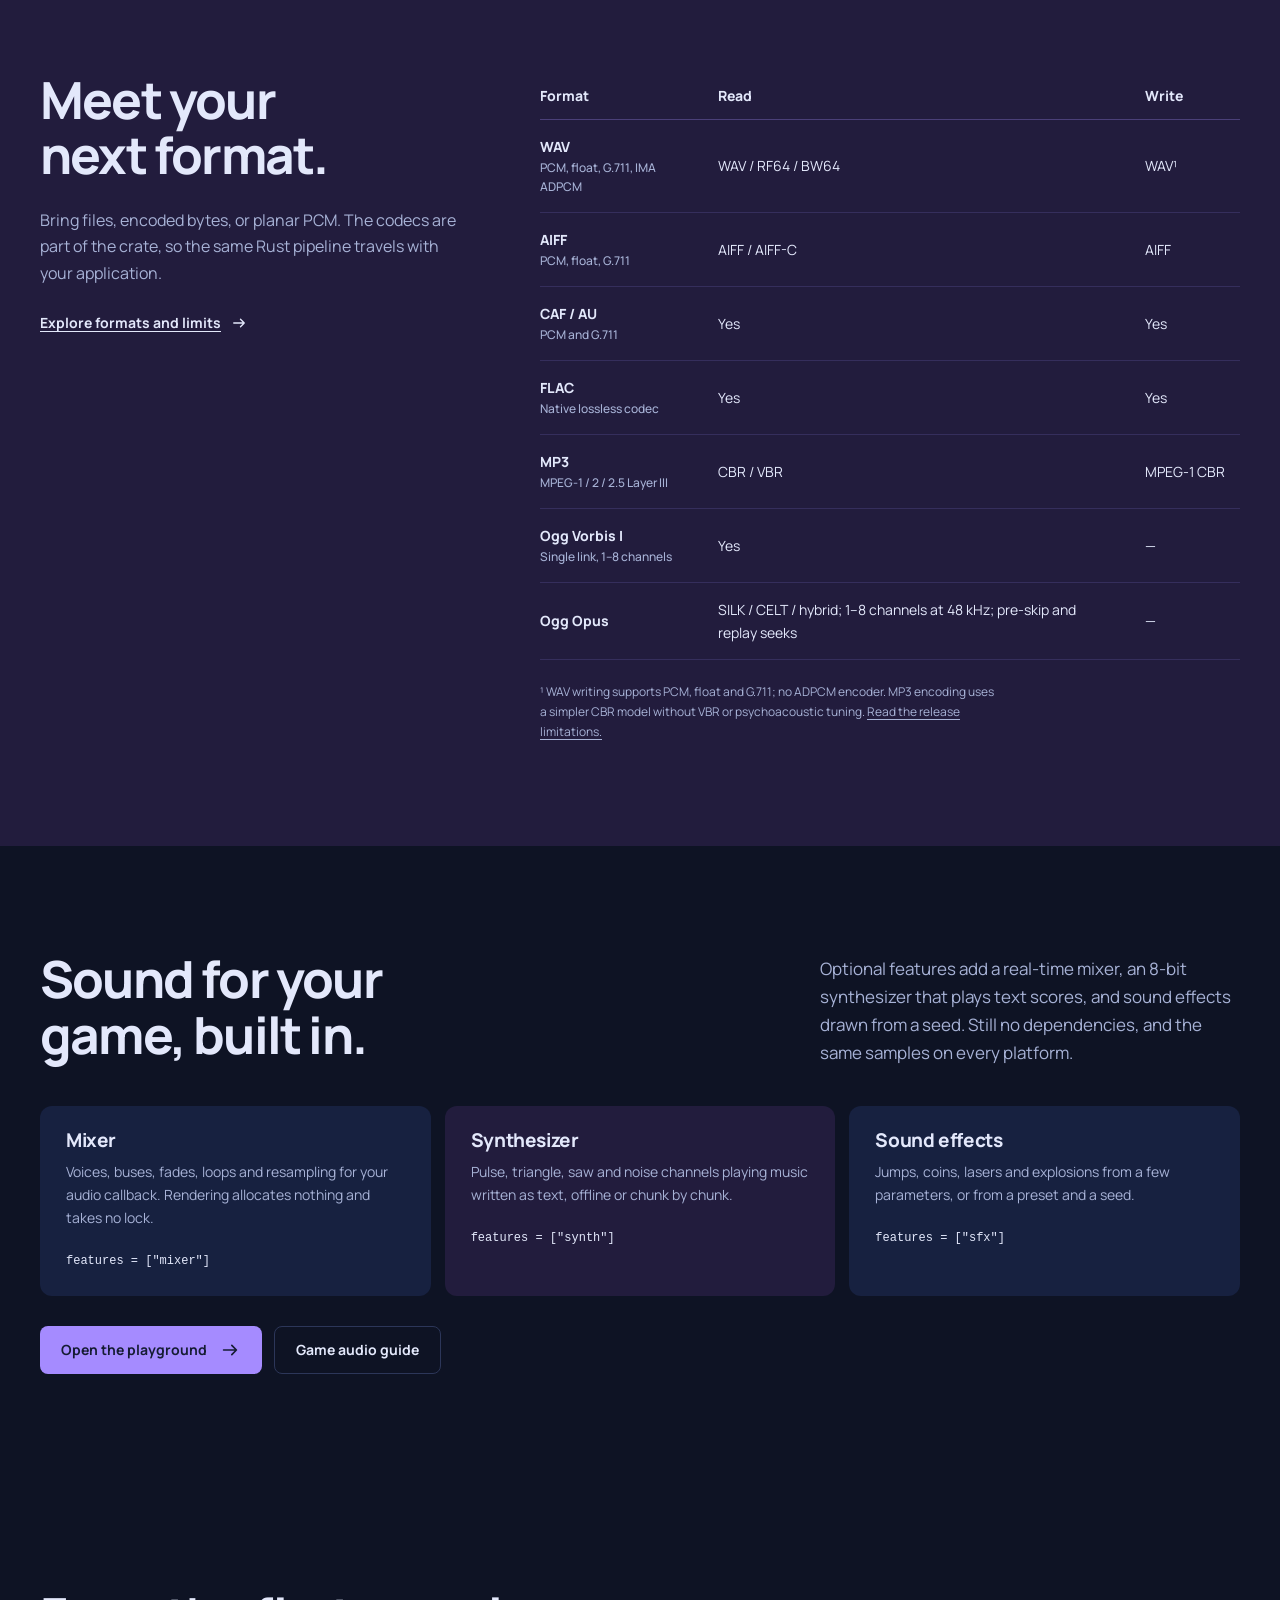
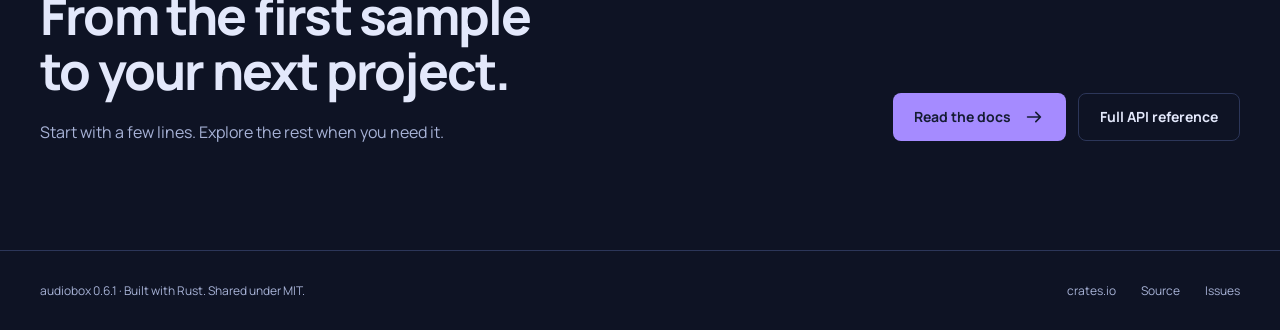
==== commit 585a018f: "Quiet the hiss of procedural voices (0.6.1) The owner heard a "ts" and puffs of air in the 0.6.0 voi" ====
--- a/site/index.html
+++ b/site/index.html
@@ -27,5 +27,5 @@
 <section class="section formats-field" aria-labelledby="formats-title"><div class="wrap formats-content"><div class="formats-copy"><h2 id="formats-title">Meet your<br>next format.</h2><p>Bring files, encoded bytes, or planar PCM. The codecs are part of the crate, so the same Rust pipeline travels with your application.</p><a class="text-link" href="docs/#formats">Explore formats and limits<svg viewBox="0 0 24 24" aria-hidden="true"><path d="M5 12h14m-5-5 5 5-5 5"/></svg></a></div><div><div class="table-scroll"><table><caption class="skip">Supported audio formats</caption><thead><tr><th>Format</th><th>Read</th><th>Write</th></tr></thead><tbody><tr><td>WAV<span class="format-detail">PCM, float, G.711, IMA ADPCM</span></td><td>WAV / RF64 / BW64</td><td>WAV¹</td></tr><tr><td>AIFF<span class="format-detail">PCM, float, G.711</span></td><td>AIFF / AIFF-C</td><td>AIFF</td></tr><tr><td>CAF / AU<span class="format-detail">PCM and G.711</span></td><td>Yes</td><td>Yes</td></tr><tr><td>FLAC<span class="format-detail">Native lossless codec</span></td><td>Yes</td><td>Yes</td></tr><tr><td>MP3<span class="format-detail">MPEG-1 / 2 / 2.5 Layer III</span></td><td>CBR / VBR</td><td>MPEG-1 CBR</td></tr><tr><td>Ogg Vorbis I<span class="format-detail">Single link, 1–8 channels</span></td><td>Yes</td><td>—</td></tr><tr><td>Ogg Opus</td><td>SILK / CELT / hybrid; 1–8 channels at 48 kHz; pre-skip and replay seeks</td><td>—</td></tr></tbody></table></div><p class="table-note">¹ WAV writing supports PCM, float and G.711; no ADPCM encoder. MP3 encoding uses a simpler CBR model without VBR or psychoacoustic tuning. <a href="docs/#limitations">Read the release limitations.</a></p></div></div></section>
 <section class="section wrap" id="game-audio" aria-labelledby="game-title"><div class="section-intro"><h2 id="game-title">Sound for your<br>game, built in.</h2><p>Optional features add a real-time mixer, an 8-bit synthesizer that plays text scores, and sound effects drawn from a seed. Still no dependencies, and the same samples on every platform.</p></div><div class="game-grid"><article class="game-card"><h3>Mixer</h3><p>Voices, buses, fades, loops and resampling for your audio callback. Rendering allocates nothing and takes no lock.</p><code>features = ["mixer"]</code></article><article class="game-card"><h3>Synthesizer</h3><p>Pulse, triangle, saw and noise channels playing music written as text, offline or chunk by chunk.</p><code>features = ["synth"]</code></article><article class="game-card"><h3>Sound effects</h3><p>Jumps, coins, lasers and explosions from a few parameters, or from a preset and a seed.</p><code>features = ["sfx"]</code></article></div><div class="closing-actions"><a class="button accent" href="playground.html">Open the playground<svg viewBox="0 0 24 24" aria-hidden="true"><path d="M5 12h14m-5-5 5 5-5 5"/></svg></a><a class="button secondary" href="docs/#game-audio">Game audio guide</a></div></section><section class="section wrap"><div class="closing"><div><h2>From the first sample<br>to your next project.</h2><p>Start with a few lines. Explore the rest when you need it.</p></div><div class="closing-actions"><a class="button accent" href="docs/">Read the docs<svg viewBox="0 0 24 24" aria-hidden="true"><path d="M5 12h14m-5-5 5 5-5 5"/></svg></a><a class="button secondary" href="api/audiobox/">Full API reference</a></div></div></section>
 </main>
-<footer class="footer"><div class="wrap footer-row"><span>audiobox 0.6.2 · Built with Rust. Shared under MIT.</span><div class="footer-links"><a href="https://crates.io/crates/audiobox">crates.io</a><a href="https://github.com/jmsansan/audiobox-rs">Source</a><a href="https://github.com/jmsansan/audiobox-rs/issues">Issues</a></div></div></footer><div class="notice" role="status" aria-live="polite" id="notice"></div>
+<footer class="footer"><div class="wrap footer-row"><span>audiobox 0.6.1 · Built with Rust. Shared under MIT.</span><div class="footer-links"><a href="https://crates.io/crates/audiobox">crates.io</a><a href="https://github.com/jmsansan/audiobox-rs">Source</a><a href="https://github.com/jmsansan/audiobox-rs/issues">Issues</a></div></div></footer><div class="notice" role="status" aria-live="polite" id="notice"></div>
 </body></html>
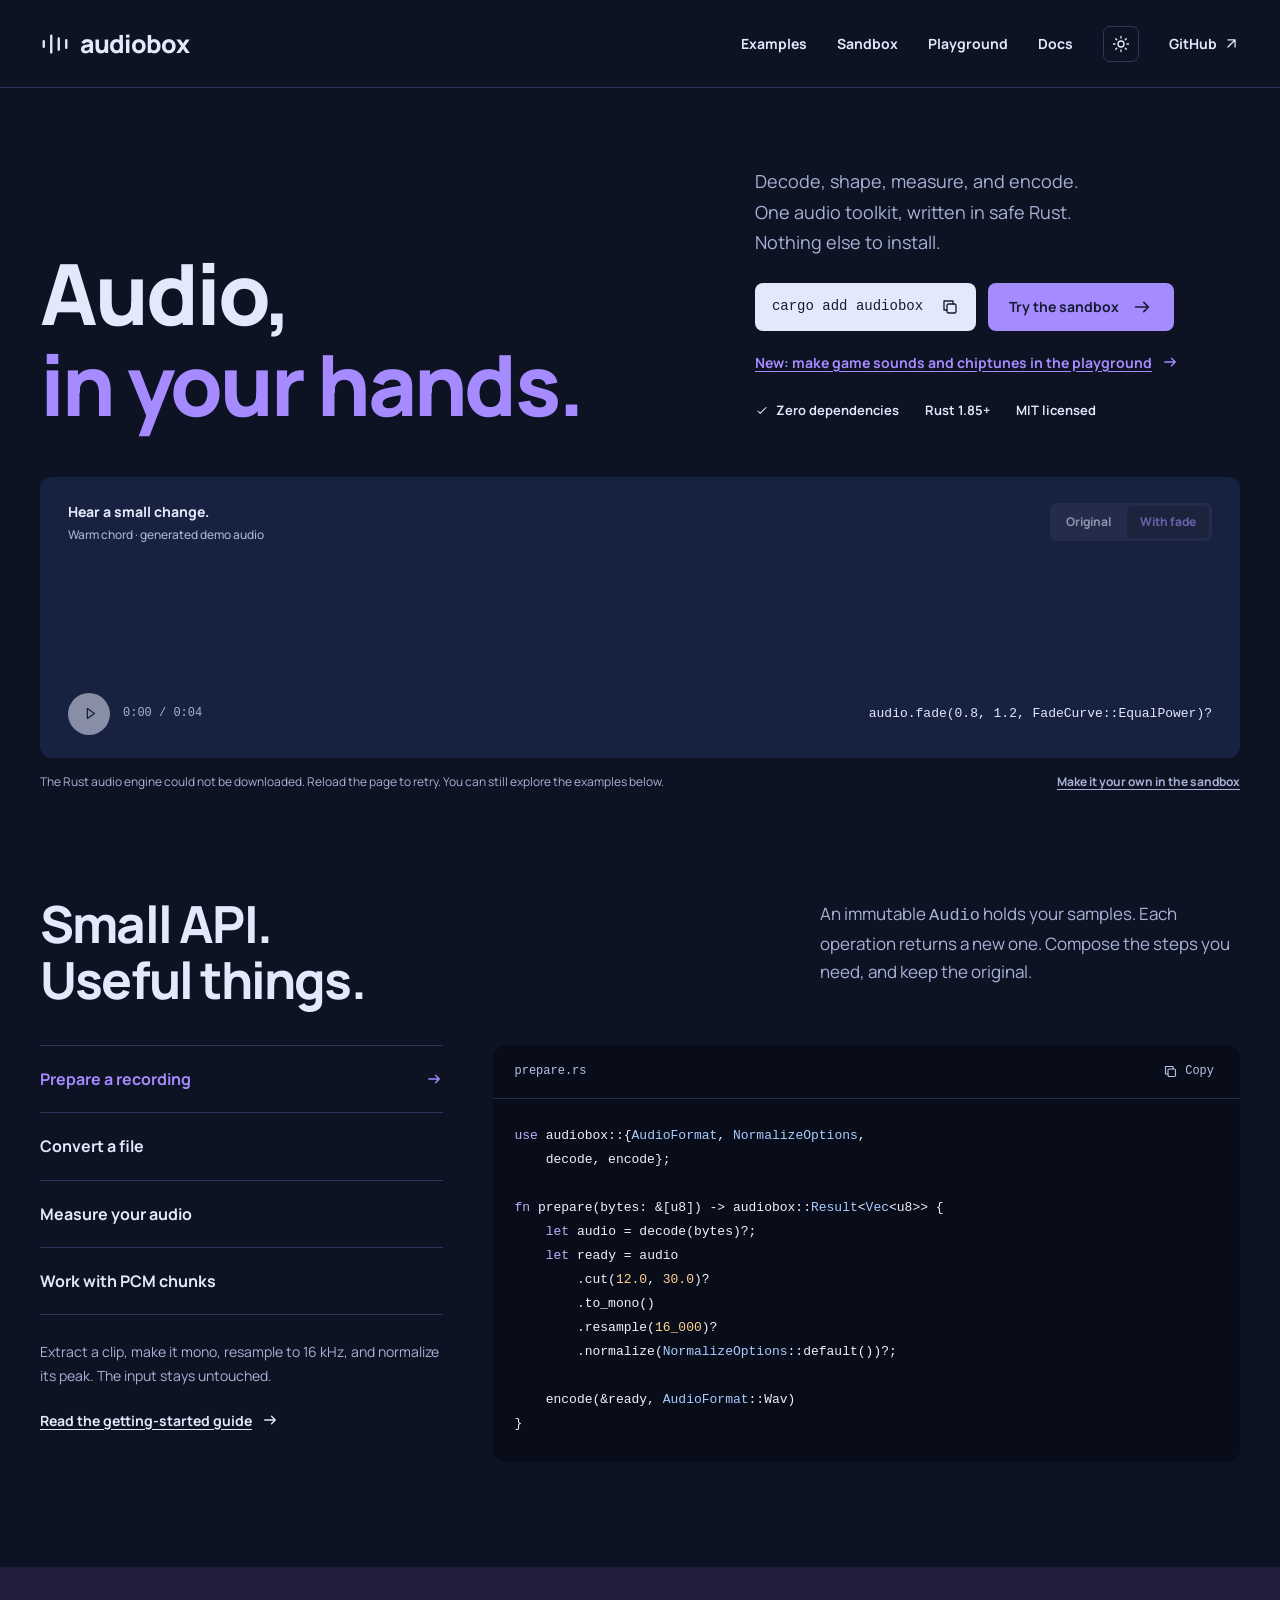
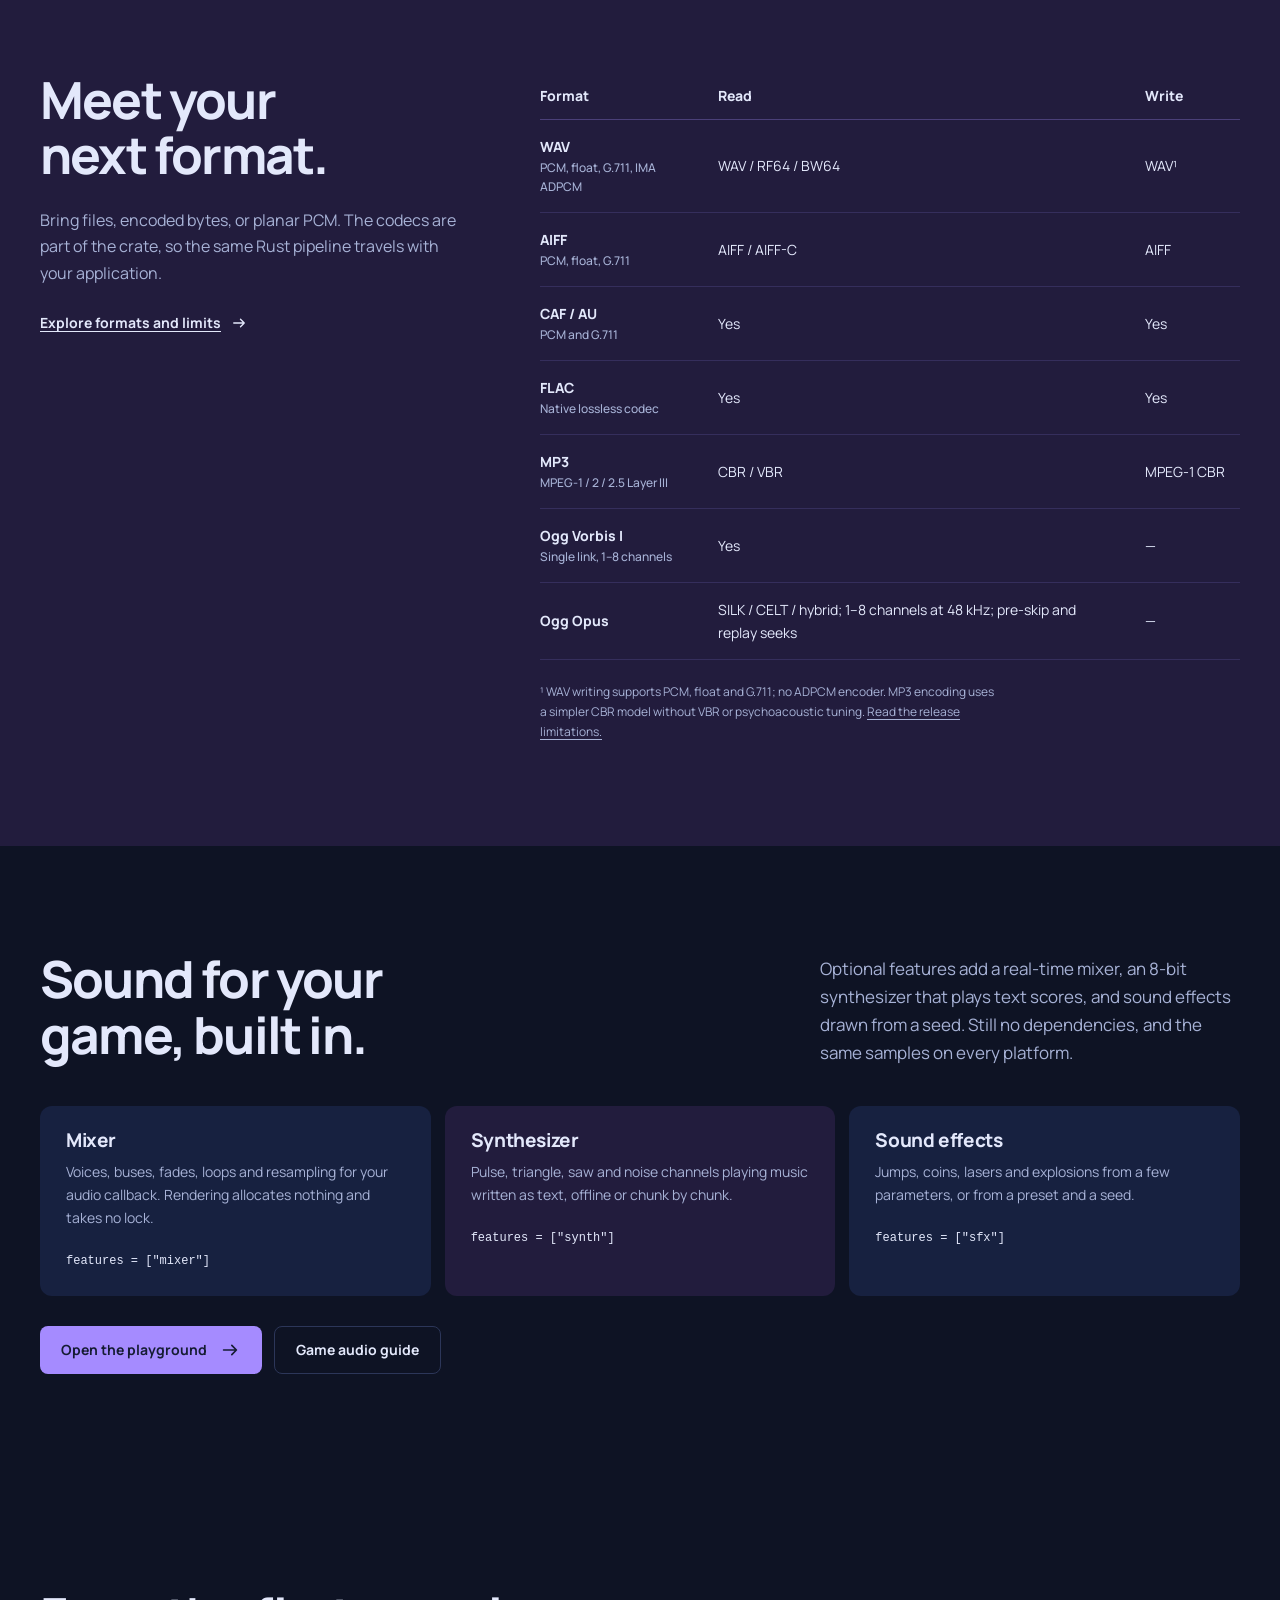
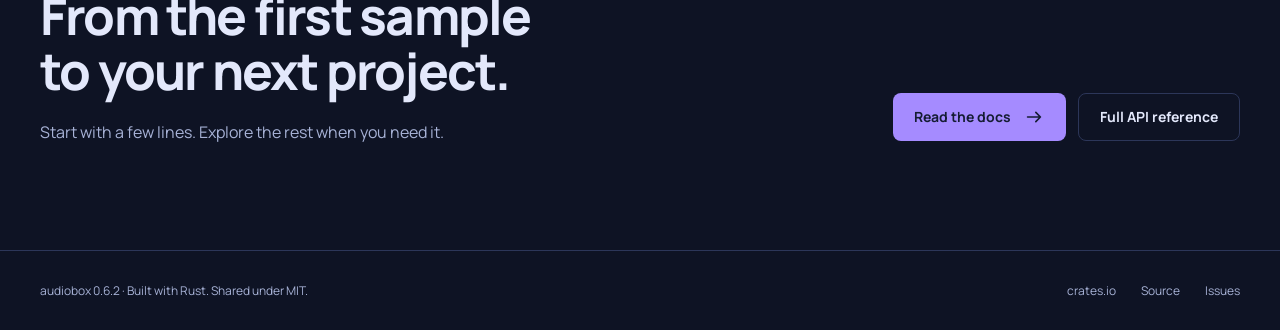
==== commit cf22493f: "Merge pull request #157 from jmsansan/claude/voice-noise-0.6.1 audiobox 0.6.2: less hissy procedural" ====
--- a/site/index.html
+++ b/site/index.html
@@ -27,5 +27,5 @@
 <section class="section formats-field" aria-labelledby="formats-title"><div class="wrap formats-content"><div class="formats-copy"><h2 id="formats-title">Meet your<br>next format.</h2><p>Bring files, encoded bytes, or planar PCM. The codecs are part of the crate, so the same Rust pipeline travels with your application.</p><a class="text-link" href="docs/#formats">Explore formats and limits<svg viewBox="0 0 24 24" aria-hidden="true"><path d="M5 12h14m-5-5 5 5-5 5"/></svg></a></div><div><div class="table-scroll"><table><caption class="skip">Supported audio formats</caption><thead><tr><th>Format</th><th>Read</th><th>Write</th></tr></thead><tbody><tr><td>WAV<span class="format-detail">PCM, float, G.711, IMA ADPCM</span></td><td>WAV / RF64 / BW64</td><td>WAV¹</td></tr><tr><td>AIFF<span class="format-detail">PCM, float, G.711</span></td><td>AIFF / AIFF-C</td><td>AIFF</td></tr><tr><td>CAF / AU<span class="format-detail">PCM and G.711</span></td><td>Yes</td><td>Yes</td></tr><tr><td>FLAC<span class="format-detail">Native lossless codec</span></td><td>Yes</td><td>Yes</td></tr><tr><td>MP3<span class="format-detail">MPEG-1 / 2 / 2.5 Layer III</span></td><td>CBR / VBR</td><td>MPEG-1 CBR</td></tr><tr><td>Ogg Vorbis I<span class="format-detail">Single link, 1–8 channels</span></td><td>Yes</td><td>—</td></tr><tr><td>Ogg Opus</td><td>SILK / CELT / hybrid; 1–8 channels at 48 kHz; pre-skip and replay seeks</td><td>—</td></tr></tbody></table></div><p class="table-note">¹ WAV writing supports PCM, float and G.711; no ADPCM encoder. MP3 encoding uses a simpler CBR model without VBR or psychoacoustic tuning. <a href="docs/#limitations">Read the release limitations.</a></p></div></div></section>
 <section class="section wrap" id="game-audio" aria-labelledby="game-title"><div class="section-intro"><h2 id="game-title">Sound for your<br>game, built in.</h2><p>Optional features add a real-time mixer, an 8-bit synthesizer that plays text scores, and sound effects drawn from a seed. Still no dependencies, and the same samples on every platform.</p></div><div class="game-grid"><article class="game-card"><h3>Mixer</h3><p>Voices, buses, fades, loops and resampling for your audio callback. Rendering allocates nothing and takes no lock.</p><code>features = ["mixer"]</code></article><article class="game-card"><h3>Synthesizer</h3><p>Pulse, triangle, saw and noise channels playing music written as text, offline or chunk by chunk.</p><code>features = ["synth"]</code></article><article class="game-card"><h3>Sound effects</h3><p>Jumps, coins, lasers and explosions from a few parameters, or from a preset and a seed.</p><code>features = ["sfx"]</code></article></div><div class="closing-actions"><a class="button accent" href="playground.html">Open the playground<svg viewBox="0 0 24 24" aria-hidden="true"><path d="M5 12h14m-5-5 5 5-5 5"/></svg></a><a class="button secondary" href="docs/#game-audio">Game audio guide</a></div></section><section class="section wrap"><div class="closing"><div><h2>From the first sample<br>to your next project.</h2><p>Start with a few lines. Explore the rest when you need it.</p></div><div class="closing-actions"><a class="button accent" href="docs/">Read the docs<svg viewBox="0 0 24 24" aria-hidden="true"><path d="M5 12h14m-5-5 5 5-5 5"/></svg></a><a class="button secondary" href="api/audiobox/">Full API reference</a></div></div></section>
 </main>
-<footer class="footer"><div class="wrap footer-row"><span>audiobox 0.6.1 · Built with Rust. Shared under MIT.</span><div class="footer-links"><a href="https://crates.io/crates/audiobox">crates.io</a><a href="https://github.com/jmsansan/audiobox-rs">Source</a><a href="https://github.com/jmsansan/audiobox-rs/issues">Issues</a></div></div></footer><div class="notice" role="status" aria-live="polite" id="notice"></div>
+<footer class="footer"><div class="wrap footer-row"><span>audiobox 0.6.2 · Built with Rust. Shared under MIT.</span><div class="footer-links"><a href="https://crates.io/crates/audiobox">crates.io</a><a href="https://github.com/jmsansan/audiobox-rs">Source</a><a href="https://github.com/jmsansan/audiobox-rs/issues">Issues</a></div></div></footer><div class="notice" role="status" aria-live="polite" id="notice"></div>
 </body></html>
